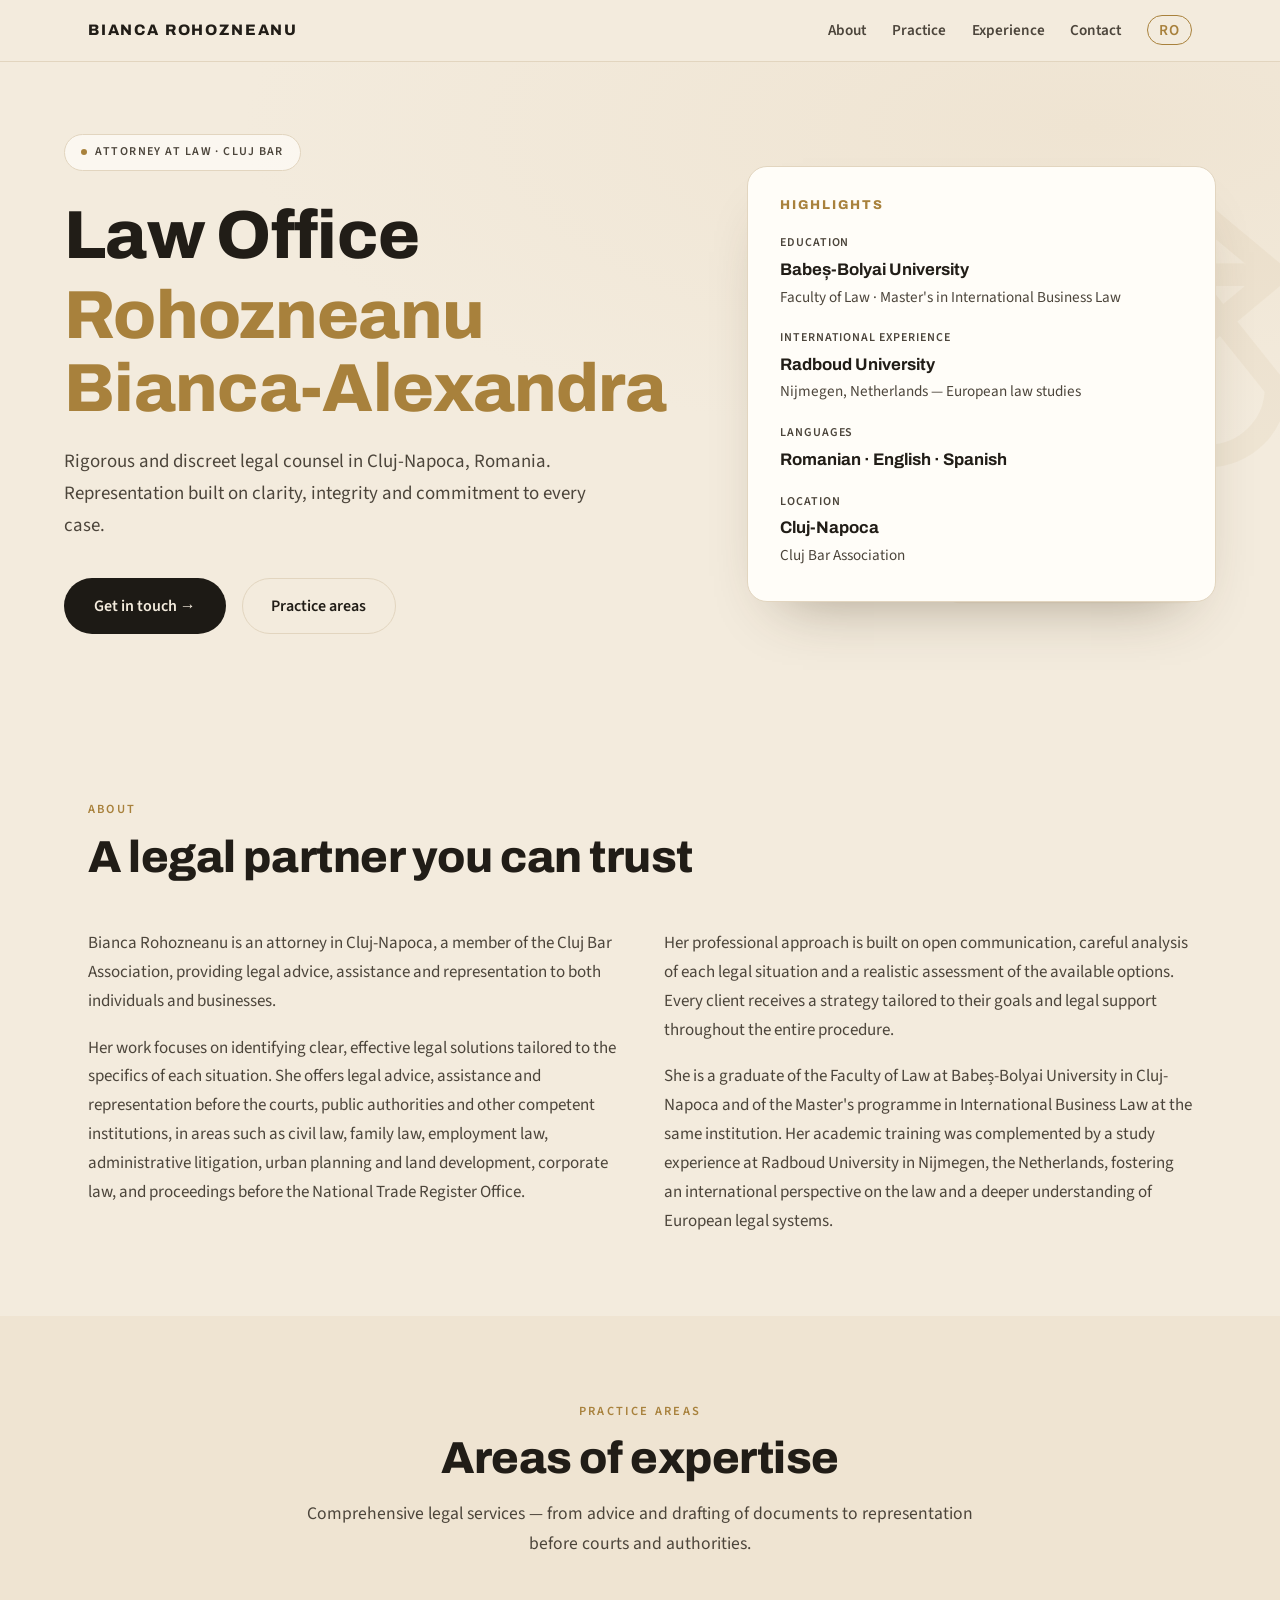
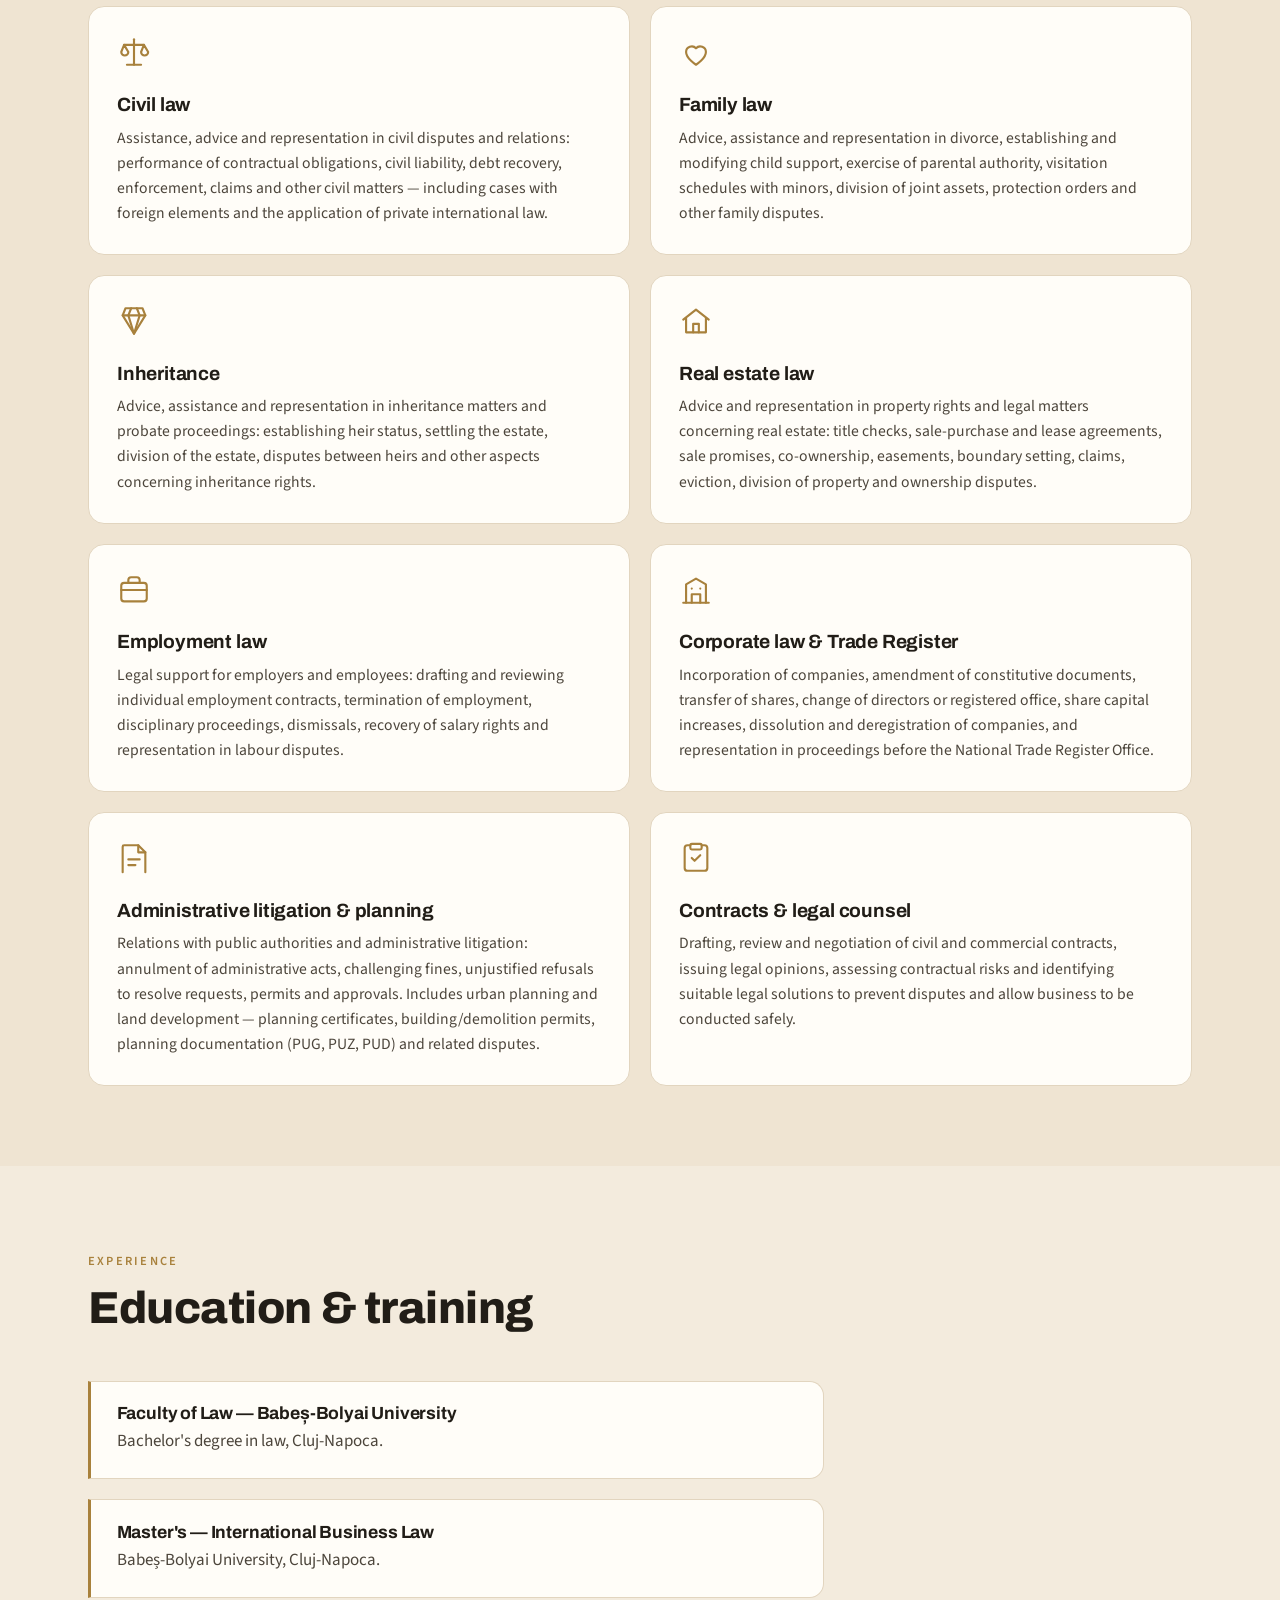
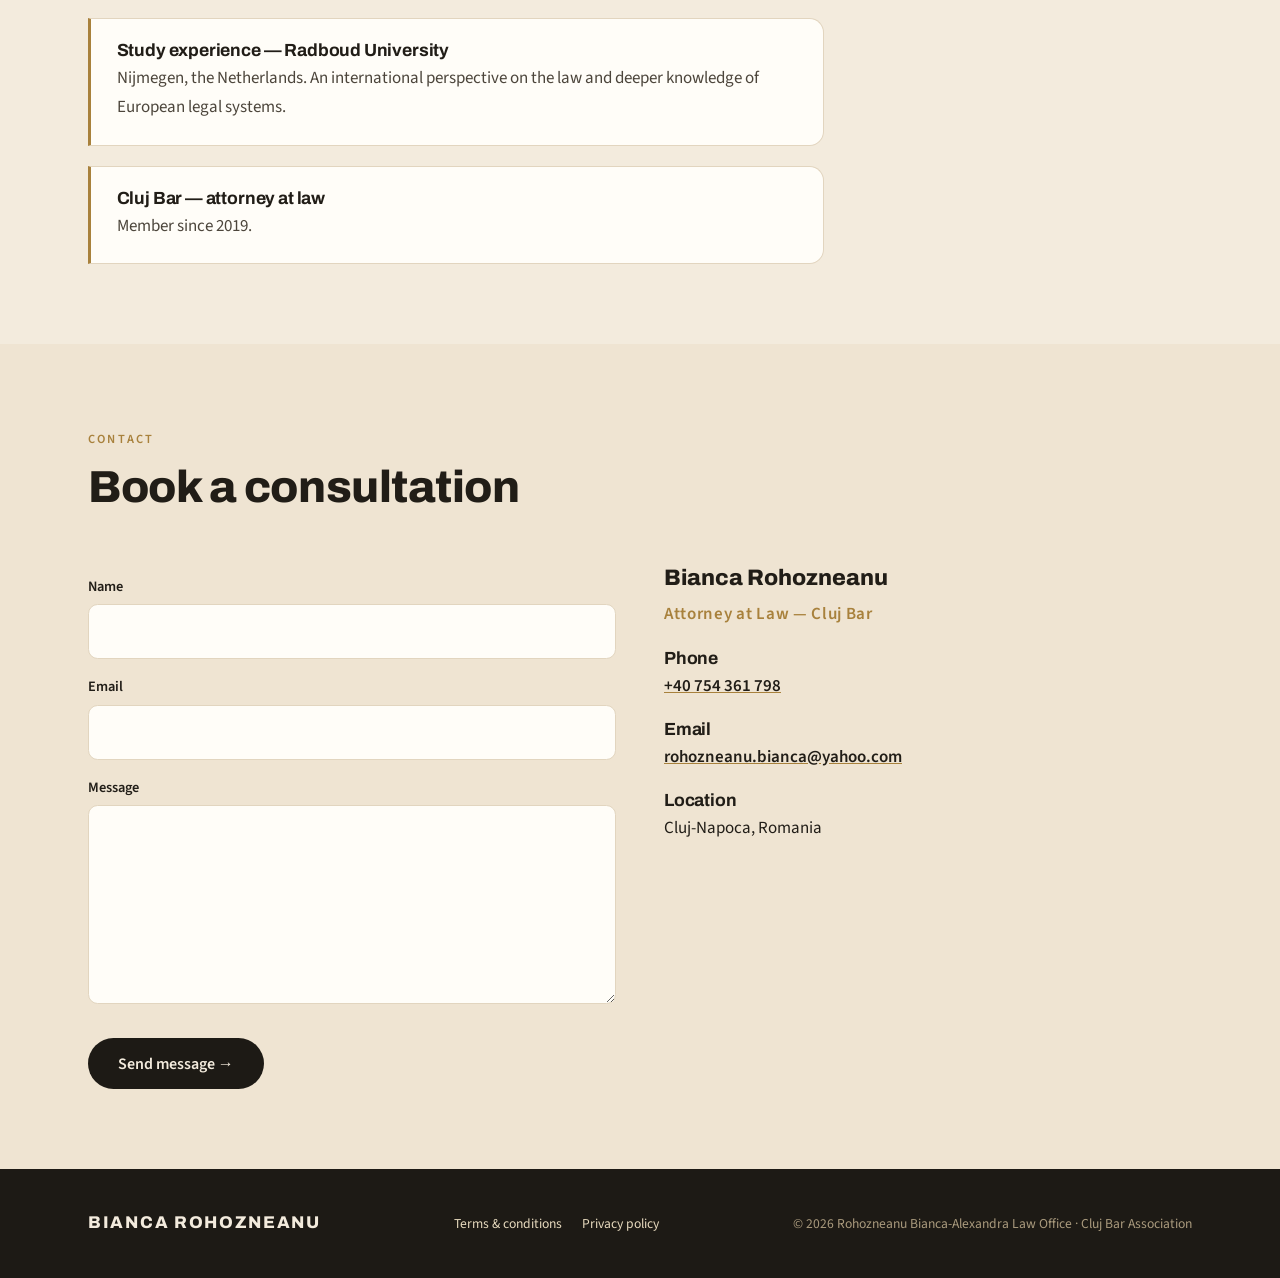
==== en/index.html @ f38a8ebb "legal: add terms & conditions page and footer links Co-Authored-By: Claude Fable 5 <noreply@anthropi" ====
<!DOCTYPE html>
<html lang="en">
<head>
  <meta charset="utf-8">
  <meta name="viewport" content="width=device-width, initial-scale=1">
  <title>Rohozneanu Bianca-Alexandra Law Office — Cluj-Napoca, Romania</title>
  <meta name="description" content="Law office in Cluj-Napoca, Romania. Legal advice, assistance and representation in civil law, family law, inheritance, real estate, employment, corporate law and administrative litigation.">
  <link rel="alternate" hreflang="ro" href="https://avocatbiancarohozneanu.netlify.app/">
  <link rel="alternate" hreflang="en" href="https://avocatbiancarohozneanu.netlify.app/en/">
  <link rel="alternate" hreflang="x-default" href="https://avocatbiancarohozneanu.netlify.app/">
  <link rel="icon" href="/favicon.svg" type="image/svg+xml">
  <link rel="stylesheet" href="../css/style.css">
</head>
<body>

<header class="site-header">
  <nav class="nav" aria-label="Main navigation">
    <a class="nav-brand" href="#top">Bianca Rohozneanu</a>
    <ul class="nav-links">
      <li><a href="#about">About</a></li>
      <li><a href="#practice">Practice</a></li>
      <li><a href="#experience">Experience</a></li>
      <li><a href="#contact">Contact</a></li>
      <li><a class="lang-switch" href="/" lang="ro" hreflang="ro">RO</a></li>
    </ul>
  </nav>
</header>

<main id="top">

  <section class="hero">
    <svg class="hero-scales" viewBox="0 0 24 24" fill="none" stroke="currentColor" stroke-width="1" stroke-linecap="round" stroke-linejoin="round" aria-hidden="true">
      <path d="M12 3v18"></path><path d="M7 21h10"></path><path d="M3 7h18"></path>
      <path d="M6 4.5 3 7l3 2.5"></path><path d="M18 4.5 21 7l-3 2.5"></path>
      <path d="M3 7l-2 5a3 3 0 0 0 6 0z"></path><path d="M17 7l-2 5a3 3 0 0 0 6 0z"></path>
    </svg>
    <div class="wrap hero-grid">
      <div>
        <span class="badge"><span class="dot"></span>Attorney at Law · Cluj Bar</span>
        <h1>Law Office<span class="accent">Rohozneanu Bianca-Alexandra</span></h1>
        <p class="lede">Rigorous and discreet legal counsel in Cluj-Napoca, Romania. Representation built on clarity, integrity and commitment to every case.</p>
        <div class="hero-actions">
          <a class="btn btn-primary" href="#contact">Get in touch →</a>
          <a class="btn btn-ghost" href="#practice">Practice areas</a>
        </div>
      </div>
      <aside class="hero-card" aria-label="Professional highlights">
        <h2>Highlights</h2>
        <dl>
          <div>
            <dt>Education</dt>
            <dd>Babeș-Bolyai University<span>Faculty of Law · Master's in International Business Law</span></dd>
          </div>
          <div>
            <dt>International experience</dt>
            <dd>Radboud University<span>Nijmegen, Netherlands — European law studies</span></dd>
          </div>
          <div>
            <dt>Languages</dt>
            <dd>Romanian · English · Spanish</dd>
          </div>
          <div>
            <dt>Location</dt>
            <dd>Cluj-Napoca<span>Cluj Bar Association</span></dd>
          </div>
        </dl>
      </aside>
    </div>
  </section>

  <section id="about" class="section">
    <div class="wrap">
      <div class="section-head">
        <span class="eyebrow">About</span>
        <h2 class="section-title">A legal partner you can trust</h2>
      </div>
      <div class="about">
        <div>
          <p>Bianca Rohozneanu is an attorney in Cluj-Napoca, a member of the Cluj Bar Association, providing legal advice, assistance and representation to both individuals and businesses.</p>
          <p>Her work focuses on identifying clear, effective legal solutions tailored to the specifics of each situation. She offers legal advice, assistance and representation before the courts, public authorities and other competent institutions, in areas such as civil law, family law, employment law, administrative litigation, urban planning and land development, corporate law, and proceedings before the National Trade Register Office.</p>
        </div>
        <div>
          <p>Her professional approach is built on open communication, careful analysis of each legal situation and a realistic assessment of the available options. Every client receives a strategy tailored to their goals and legal support throughout the entire procedure.</p>
          <p>She is a graduate of the Faculty of Law at Babeș-Bolyai University in Cluj-Napoca and of the Master's programme in International Business Law at the same institution. Her academic training was complemented by a study experience at Radboud University in Nijmegen, the Netherlands, fostering an international perspective on the law and a deeper understanding of European legal systems.</p>
        </div>
      </div>
    </div>
  </section>

  <section id="practice" class="section section-alt">
    <div class="wrap">
      <div class="section-head center">
        <span class="eyebrow">Practice areas</span>
        <h2 class="section-title">Areas of expertise</h2>
        <p class="section-intro">Comprehensive legal services — from advice and drafting of documents to representation before courts and authorities.</p>
      </div>
      <div class="cards">
        <article class="card">
          <svg class="card-icon" viewBox="0 0 24 24" width="34" height="34" fill="none" stroke="currentColor" stroke-width="1.5" stroke-linecap="round" stroke-linejoin="round" aria-hidden="true"><path d="M12 3v18"/><path d="M7 21h10"/><path d="M5 7h14"/><path d="M5 7l-2 5a2.5 2.5 0 0 0 5 0z"/><path d="M19 7l-2 5a2.5 2.5 0 0 0 5 0z"/></svg>
          <h3>Civil law</h3>
          <p>Assistance, advice and representation in civil disputes and relations: performance of contractual obligations, civil liability, debt recovery, enforcement, claims and other civil matters — including cases with foreign elements and the application of private international law.</p>
        </article>
        <article class="card">
          <svg class="card-icon" viewBox="0 0 24 24" width="34" height="34" fill="none" stroke="currentColor" stroke-width="1.5" stroke-linecap="round" stroke-linejoin="round" aria-hidden="true"><path d="M12 21s-7-4.4-7-9a4 4 0 0 1 7-2.6A4 4 0 0 1 19 12c0 4.6-7 9-7 9z"/></svg>
          <h3>Family law</h3>
          <p>Advice, assistance and representation in divorce, establishing and modifying child support, exercise of parental authority, visitation schedules with minors, division of joint assets, protection orders and other family disputes.</p>
        </article>
        <article class="card">
          <svg class="card-icon" viewBox="0 0 24 24" width="34" height="34" fill="none" stroke="currentColor" stroke-width="1.5" stroke-linecap="round" stroke-linejoin="round" aria-hidden="true"><path d="M6 3h12l2 5-8 13L4 8z"/><path d="M4 8h16"/><path d="M10 3 8 8l4 13 4-13-2-5"/></svg>
          <h3>Inheritance</h3>
          <p>Advice, assistance and representation in inheritance matters and probate proceedings: establishing heir status, settling the estate, division of the estate, disputes between heirs and other aspects concerning inheritance rights.</p>
        </article>
        <article class="card">
          <svg class="card-icon" viewBox="0 0 24 24" width="34" height="34" fill="none" stroke="currentColor" stroke-width="1.5" stroke-linecap="round" stroke-linejoin="round" aria-hidden="true"><path d="M3 11l9-7 9 7"/><path d="M5 10v10h14V10"/><path d="M10 20v-6h4v6"/></svg>
          <h3>Real estate law</h3>
          <p>Advice and representation in property rights and legal matters concerning real estate: title checks, sale-purchase and lease agreements, sale promises, co-ownership, easements, boundary setting, claims, eviction, division of property and ownership disputes.</p>
        </article>
        <article class="card">
          <svg class="card-icon" viewBox="0 0 24 24" width="34" height="34" fill="none" stroke="currentColor" stroke-width="1.5" stroke-linecap="round" stroke-linejoin="round" aria-hidden="true"><rect x="3" y="7" width="18" height="13" rx="2"/><path d="M8 7V5a2 2 0 0 1 2-2h4a2 2 0 0 1 2 2v2"/><path d="M3 12h18"/></svg>
          <h3>Employment law</h3>
          <p>Legal support for employers and employees: drafting and reviewing individual employment contracts, termination of employment, disciplinary proceedings, dismissals, recovery of salary rights and representation in labour disputes.</p>
        </article>
        <article class="card">
          <svg class="card-icon" viewBox="0 0 24 24" width="34" height="34" fill="none" stroke="currentColor" stroke-width="1.5" stroke-linecap="round" stroke-linejoin="round" aria-hidden="true"><path d="M3 21h18"/><path d="M5 21V8l7-4 7 4v13"/><path d="M9 21v-6h6v6"/><path d="M9 11h.01M15 11h.01"/></svg>
          <h3>Corporate law & Trade Register</h3>
          <p>Incorporation of companies, amendment of constitutive documents, transfer of shares, change of directors or registered office, share capital increases, dissolution and deregistration of companies, and representation in proceedings before the National Trade Register Office.</p>
        </article>
        <article class="card">
          <svg class="card-icon" viewBox="0 0 24 24" width="34" height="34" fill="none" stroke="currentColor" stroke-width="1.5" stroke-linecap="round" stroke-linejoin="round" aria-hidden="true"><path d="M4 22V4a1 1 0 0 1 1-1h10l5 5v14"/><path d="M15 3v5h5"/><path d="M8 13h8M8 17h5"/></svg>
          <h3>Administrative litigation & planning</h3>
          <p>Relations with public authorities and administrative litigation: annulment of administrative acts, challenging fines, unjustified refusals to resolve requests, permits and approvals. Includes urban planning and land development — planning certificates, building/demolition permits, planning documentation (PUG, PUZ, PUD) and related disputes.</p>
        </article>
        <article class="card">
          <svg class="card-icon" viewBox="0 0 24 24" width="34" height="34" fill="none" stroke="currentColor" stroke-width="1.5" stroke-linecap="round" stroke-linejoin="round" aria-hidden="true"><path d="M8 3H6a2 2 0 0 0-2 2v14a2 2 0 0 0 2 2h12a2 2 0 0 0 2-2V5a2 2 0 0 0-2-2h-2"/><rect x="8" y="2" width="8" height="4" rx="1"/><path d="M9 12l2 2 4-4"/></svg>
          <h3>Contracts & legal counsel</h3>
          <p>Drafting, review and negotiation of civil and commercial contracts, issuing legal opinions, assessing contractual risks and identifying suitable legal solutions to prevent disputes and allow business to be conducted safely.</p>
        </article>
      </div>
    </div>
  </section>

  <section id="experience" class="section">
    <div class="wrap">
      <div class="section-head">
        <span class="eyebrow">Experience</span>
        <h2 class="section-title">Education & training</h2>
      </div>
      <div class="timeline">
        <div class="tl-item">
          <h3>Faculty of Law — Babeș-Bolyai University</h3>
          <p>Bachelor's degree in law, Cluj-Napoca.</p>
        </div>
        <div class="tl-item">
          <h3>Master's — International Business Law</h3>
          <p>Babeș-Bolyai University, Cluj-Napoca.</p>
        </div>
        <div class="tl-item">
          <h3>Study experience — Radboud University</h3>
          <p>Nijmegen, the Netherlands. An international perspective on the law and deeper knowledge of European legal systems.</p>
        </div>
        <div class="tl-item">
          <h3>Cluj Bar — attorney at law</h3>
          <p>Member since 2019.</p>
        </div>
      </div>
    </div>
  </section>

  <section id="contact" class="section section-alt">
    <div class="wrap">
      <div class="section-head">
        <span class="eyebrow">Contact</span>
        <h2 class="section-title">Book a consultation</h2>
      </div>
      <div class="contact">
        <form class="contact-form" name="contact" method="POST" action="/en/thank-you.html" data-netlify="true" netlify-honeypot="bot-field">
          <input type="hidden" name="form-name" value="contact">
          <p class="hidden"><label>Do not fill in: <input name="bot-field"></label></p>
          <label for="nume">Name</label>
          <input id="nume" name="nume" type="text" required autocomplete="name">
          <label for="email">Email</label>
          <input id="email" name="email" type="email" required autocomplete="email">
          <label for="mesaj">Message</label>
          <textarea id="mesaj" name="mesaj" rows="6" required></textarea>
          <button class="btn btn-primary" type="submit">Send message →</button>
        </form>
        <div class="contact-info">
          <p class="name">Bianca Rohozneanu</p>
          <p class="role">Attorney at Law — Cluj Bar</p>
          <h3>Phone</h3>
          <p><a href="tel:+40754361798">+40 754 361 798</a></p>
          <h3>Email</h3>
          <p><a href="mailto:rohozneanu.bianca@yahoo.com">rohozneanu.bianca@yahoo.com</a></p>
          <h3>Location</h3>
          <p>Cluj-Napoca, Romania</p>
        </div>
      </div>
    </div>
  </section>

</main>

<footer class="site-footer">
  <div class="wrap">
    <span class="foot-brand">Bianca Rohozneanu</span>
    <div class="foot-links">
      <a href="/termeni.html">Terms &amp; conditions</a>
      <a href="/confidentialitate.html">Privacy policy</a>
    </div>
    <small>© 2026 Rohozneanu Bianca-Alexandra Law Office · Cluj Bar Association</small>
  </div>
</footer>

</body>
</html>
---- css/style.css ----
/* Cabinet de Avocat Rohozneanu Bianca-Alexandra — shared stylesheet (RO + EN)
   Warm palette: cream/sand + gold + charcoal. */

/* ---- Fonts (served locally) ---- */
@font-face {
  font-family: "Archivo";
  font-weight: 700;
  font-style: normal;
  font-display: swap;
  src: url("../fonts/archivo-700-latin.woff2") format("woff2");
  unicode-range: U+0000-00FF, U+2013-2014, U+2018-201A, U+201C-201E, U+2022, U+2192;
}
@font-face {
  font-family: "Archivo";
  font-weight: 700;
  font-style: normal;
  font-display: swap;
  src: url("../fonts/archivo-700-latin-ext.woff2") format("woff2");
  unicode-range: U+0100-02BA, U+1E00-1EFF, U+0218-021B;
}
@font-face {
  font-family: "Archivo";
  font-weight: 800;
  font-style: normal;
  font-display: swap;
  src: url("../fonts/archivo-800-latin.woff2") format("woff2");
  unicode-range: U+0000-00FF, U+2013-2014, U+2018-201A, U+201C-201E, U+2022, U+2192;
}
@font-face {
  font-family: "Archivo";
  font-weight: 800;
  font-style: normal;
  font-display: swap;
  src: url("../fonts/archivo-800-latin-ext.woff2") format("woff2");
  unicode-range: U+0100-02BA, U+1E00-1EFF, U+0218-021B;
}
@font-face {
  font-family: "Source Sans 3";
  font-weight: 400;
  font-display: swap;
  src: url("../fonts/source-sans-3-400-latin.woff2") format("woff2");
  unicode-range: U+0000-00FF, U+2013-2014, U+2018-201A, U+201C-201E;
}
@font-face {
  font-family: "Source Sans 3";
  font-weight: 400;
  font-display: swap;
  src: url("../fonts/source-sans-3-400-latin-ext.woff2") format("woff2");
  unicode-range: U+0100-02BA, U+1E00-1EFF, U+0218-021B;
}
@font-face {
  font-family: "Source Sans 3";
  font-weight: 600;
  font-display: swap;
  src: url("../fonts/source-sans-3-600-latin.woff2") format("woff2");
  unicode-range: U+0000-00FF, U+2013-2014, U+2018-201A, U+201C-201E;
}
@font-face {
  font-family: "Source Sans 3";
  font-weight: 600;
  font-display: swap;
  src: url("../fonts/source-sans-3-600-latin-ext.woff2") format("woff2");
  unicode-range: U+0100-02BA, U+1E00-1EFF, U+0218-021B;
}

/* ---- Tokens ---- */
:root {
  --sand: #f3ebdd;
  --sand-2: #efe4d2;
  --ivory: #fffdf8;
  --ink: #211d17;
  --ink-soft: #4c453b;
  --charcoal: #1d1a15;
  --gold: #a8813c;
  --gold-light: #c4a05a;
  --line: #e2d5bf;
  --display: "Archivo", "Helvetica Neue", Arial, sans-serif;
  --sans: "Source Sans 3", "Helvetica Neue", Arial, sans-serif;
}

* { margin: 0; padding: 0; box-sizing: border-box; }
html { scroll-behavior: smooth; }
body {
  font-family: var(--sans);
  font-size: 1.0625rem;
  line-height: 1.7;
  color: var(--ink);
  background: var(--sand);
}
h1, h2, h3, h4 { font-family: var(--display); font-weight: 800; line-height: 1.08; color: var(--ink); letter-spacing: -0.01em; }
img { max-width: 100%; display: block; }
a { color: var(--ink); text-decoration-color: var(--gold); }
.hidden { display: none; }

.wrap { max-width: 72rem; margin: 0 auto; padding: 0 1.5rem; }

/* Eyebrow / label */
.eyebrow {
  font-family: var(--sans);
  font-weight: 600;
  font-size: 0.78rem;
  letter-spacing: 0.18em;
  text-transform: uppercase;
  color: var(--gold);
}

/* ---- Header / nav ---- */
.site-header {
  position: sticky;
  top: 0;
  z-index: 20;
  background: rgba(243, 235, 221, 0.88);
  backdrop-filter: saturate(1.2) blur(8px);
  border-bottom: 1px solid var(--line);
}
.nav {
  display: flex;
  align-items: center;
  justify-content: space-between;
  gap: 1rem;
  padding: 1rem 1.5rem;
  max-width: 72rem;
  margin: 0 auto;
  flex-wrap: wrap;
}
.nav-brand {
  font-family: var(--display);
  font-weight: 800;
  font-size: 0.95rem;
  letter-spacing: 0.12em;
  text-transform: uppercase;
  color: var(--ink);
  text-decoration: none;
  white-space: nowrap;
}
.nav-links {
  list-style: none;
  display: flex;
  align-items: center;
  gap: 1.6rem;
  flex-wrap: wrap;
}
.nav-links a {
  color: var(--ink-soft);
  text-decoration: none;
  font-size: 0.95rem;
  font-weight: 600;
}
.nav-links a:hover { color: var(--gold); }
.lang-switch {
  border: 1px solid var(--gold);
  border-radius: 999px;
  padding: 0.2rem 0.7rem;
  font-size: 0.8rem;
  letter-spacing: 0.06em;
  color: var(--gold) !important;
}

/* ---- Buttons ---- */
.btn {
  display: inline-flex;
  align-items: center;
  gap: 0.5rem;
  font-family: var(--sans);
  font-weight: 600;
  font-size: 1rem;
  text-decoration: none;
  padding: 0.85rem 1.8rem;
  border-radius: 999px;
  border: 1px solid transparent;
  cursor: pointer;
  transition: transform 0.12s ease, background 0.15s ease;
}
.btn:hover { transform: translateY(-1px); }
.btn-primary { background: var(--charcoal); color: var(--sand); }
.btn-primary:hover { background: #000; }
.btn-ghost { background: transparent; color: var(--ink); border-color: var(--line); }
.btn-ghost:hover { border-color: var(--gold); color: var(--gold); }

/* ---- Hero ---- */
.hero {
  position: relative;
  overflow: hidden;
  background: radial-gradient(120% 90% at 85% 10%, var(--sand-2) 0%, var(--sand) 55%);
}
.hero-scales {
  position: absolute;
  right: -4rem;
  top: 50%;
  transform: translateY(-50%);
  width: 34rem;
  max-width: 55%;
  color: var(--gold);
  opacity: 0.06;
  pointer-events: none;
}
.hero-grid {
  position: relative;
  display: grid;
  grid-template-columns: 1.15fr 0.85fr;
  gap: 3rem;
  align-items: center;
  padding: 4.5rem 0 5rem;
}
.badge {
  display: inline-flex;
  align-items: center;
  gap: 0.5rem;
  background: rgba(255, 253, 248, 0.7);
  border: 1px solid var(--line);
  border-radius: 999px;
  padding: 0.45rem 1rem;
  font-family: var(--sans);
  font-weight: 600;
  font-size: 0.75rem;
  letter-spacing: 0.12em;
  text-transform: uppercase;
  color: var(--ink-soft);
  margin-bottom: 1.75rem;
}
.badge .dot { width: 0.4rem; height: 0.4rem; border-radius: 50%; background: var(--gold); }
.hero h1 { font-size: clamp(2.5rem, 6vw, 4.25rem); margin-bottom: 1.25rem; }
.hero h1 .accent {
  display: block;
  font-family: var(--display);
  font-weight: 800;
  color: var(--gold);
  letter-spacing: -0.01em;
  margin-top: 0.1em;
}
.hero .lede {
  font-size: 1.18rem;
  color: var(--ink-soft);
  max-width: 34rem;
  margin-bottom: 2.25rem;
}
.hero-actions { display: flex; flex-wrap: wrap; gap: 1rem; }

/* Hero info card (replaces testimonials) */
.hero-card {
  background: var(--ivory);
  border: 1px solid var(--line);
  border-radius: 1.25rem;
  padding: 2rem;
  box-shadow: 0 30px 60px -35px rgba(60, 45, 20, 0.45);
}
.hero-card h2 {
  font-size: 0.8rem;
  letter-spacing: 0.16em;
  text-transform: uppercase;
  color: var(--gold);
  margin-bottom: 1.25rem;
}
.hero-card dl { display: grid; gap: 1.1rem; }
.hero-card dt {
  font-family: var(--sans);
  font-weight: 600;
  font-size: 0.75rem;
  letter-spacing: 0.08em;
  text-transform: uppercase;
  color: var(--ink-soft);
  margin-bottom: 0.15rem;
}
.hero-card dd { font-family: var(--display); font-weight: 700; font-size: 1.05rem; color: var(--ink); }
.hero-card dd span { display: block; font-family: var(--sans); font-weight: 400; font-size: 0.95rem; color: var(--ink-soft); }

/* ---- Sections ---- */
.section { padding: 5rem 0; }
.section-alt { background: var(--sand-2); }
.section-head { max-width: 42rem; margin-bottom: 3rem; }
.section-head.center { margin-left: auto; margin-right: auto; text-align: center; }
.section-title { font-size: clamp(1.9rem, 4vw, 2.8rem); margin: 0.6rem 0 0; }
.section-intro { color: var(--ink-soft); margin-top: 1rem; font-size: 1.1rem; }

/* About */
.about { display: grid; grid-template-columns: 1fr 1fr; gap: 3rem; align-items: start; }
.about p + p { margin-top: 1.1rem; }
.about p { color: var(--ink-soft); }
.portrait {
  width: 100%;
  border-radius: 1.25rem;
  border: 1px solid var(--line);
  background: var(--ivory);
}

/* Practice-area cards */
.cards { display: grid; grid-template-columns: repeat(2, 1fr); gap: 1.25rem; }
.card {
  background: var(--ivory);
  border: 1px solid var(--line);
  border-radius: 1rem;
  padding: 1.75rem;
  transition: transform 0.15s ease, box-shadow 0.2s ease, border-color 0.2s ease;
}
.card:hover {
  transform: translateY(-3px);
  box-shadow: 0 24px 45px -30px rgba(60, 45, 20, 0.5);
  border-color: var(--gold-light);
}
.card-icon { color: var(--gold); margin-bottom: 1rem; }
.card h3 { font-family: var(--display); font-weight: 700; font-size: 1.2rem; margin-bottom: 0.6rem; }
.card p { color: var(--ink-soft); font-size: 0.98rem; line-height: 1.6; }

/* Experience / timeline */
.timeline { display: grid; gap: 1.25rem; max-width: 46rem; }
.tl-item {
  background: var(--ivory);
  border: 1px solid var(--line);
  border-left: 3px solid var(--gold);
  border-radius: 0 0.9rem 0.9rem 0;
  padding: 1.4rem 1.6rem;
}
.tl-item h3 { font-family: var(--display); font-weight: 700; font-size: 1.1rem; margin-bottom: 0.25rem; }
.tl-item p { color: var(--ink-soft); }

/* Contact */
.contact { display: grid; grid-template-columns: 1fr 1fr; gap: 3rem; align-items: start; }
.contact-info h3 { font-family: var(--display); font-weight: 700; font-size: 1.1rem; margin: 1.25rem 0 0.2rem; }
.contact-info .name { font-family: var(--display); font-weight: 800; font-size: 1.4rem; margin-bottom: 0.2rem; }
.contact-info .role { color: var(--gold); font-weight: 600; letter-spacing: 0.04em; margin-bottom: 1rem; }
.contact-info a { color: var(--ink); font-weight: 600; }
.contact-form label {
  display: block;
  font-weight: 600;
  font-size: 0.9rem;
  margin: 1rem 0 0.3rem;
  color: var(--ink);
}
.contact-form input,
.contact-form textarea {
  width: 100%;
  padding: 0.75rem 0.9rem;
  border: 1px solid var(--line);
  border-radius: 0.6rem;
  font: inherit;
  background: var(--ivory);
  color: var(--ink);
}
.contact-form input:focus,
.contact-form textarea:focus { outline: 2px solid var(--gold); border-color: var(--gold); }
.contact-form .btn { margin-top: 1.5rem; }

/* Footer */
.site-footer {
  background: var(--charcoal);
  color: #cdbfa0;
  padding: 2.5rem 0;
}
.site-footer .wrap { display: flex; flex-wrap: wrap; justify-content: space-between; gap: 1rem; align-items: center; }
.site-footer a { color: #e6d9bd; }
.site-footer .foot-brand { font-family: var(--display); font-weight: 800; letter-spacing: 0.1em; text-transform: uppercase; color: var(--sand); }
.site-footer small { color: #a99a7d; font-size: 0.85rem; }

/* Simple pages (thank-you) */
.simple-hero { padding: 6rem 0; text-align: center; }
.simple-hero h1 { font-size: clamp(2.2rem, 5vw, 3.2rem); margin-bottom: 1rem; }
.simple-hero p { color: var(--ink-soft); font-size: 1.15rem; max-width: 34rem; margin: 0 auto 2rem; }

/* Legal / document pages */
.legal { max-width: 48rem; margin: 0 auto; padding: 4rem 0; }
.legal h1 { font-size: clamp(1.9rem, 4vw, 2.6rem); margin-bottom: 0.4rem; }
.legal .updated { color: var(--ink-soft); font-size: 0.95rem; margin-bottom: 2.5rem; }
.legal h2 { font-size: 1.2rem; margin: 2.25rem 0 0.6rem; }
.legal p { color: var(--ink-soft); margin-bottom: 0.8rem; }
.legal ul { margin: 0 0 1rem 1.35rem; color: var(--ink-soft); }
.legal li { margin-bottom: 0.35rem; }
.legal a { color: var(--ink); font-weight: 600; }
.legal .back { display: inline-block; margin-top: 2.5rem; }

/* Footer legal link */
.site-footer .foot-links { display: flex; gap: 1.25rem; flex-wrap: wrap; }
.site-footer .foot-links a { text-decoration: none; font-size: 0.85rem; }
.site-footer .foot-links a:hover { color: var(--sand); }

/* ---- Responsive ---- */
@media (max-width: 60rem) {
  .hero-grid { grid-template-columns: 1fr; gap: 2.5rem; padding: 3.5rem 0 4rem; }
  .about { grid-template-columns: 1fr; }
  .contact { grid-template-columns: 1fr; }
}
@media (max-width: 44rem) {
  .nav { justify-content: center; }
  .cards { grid-template-columns: 1fr; }
  .hero h1 { font-size: clamp(2.1rem, 9vw, 3rem); }
}
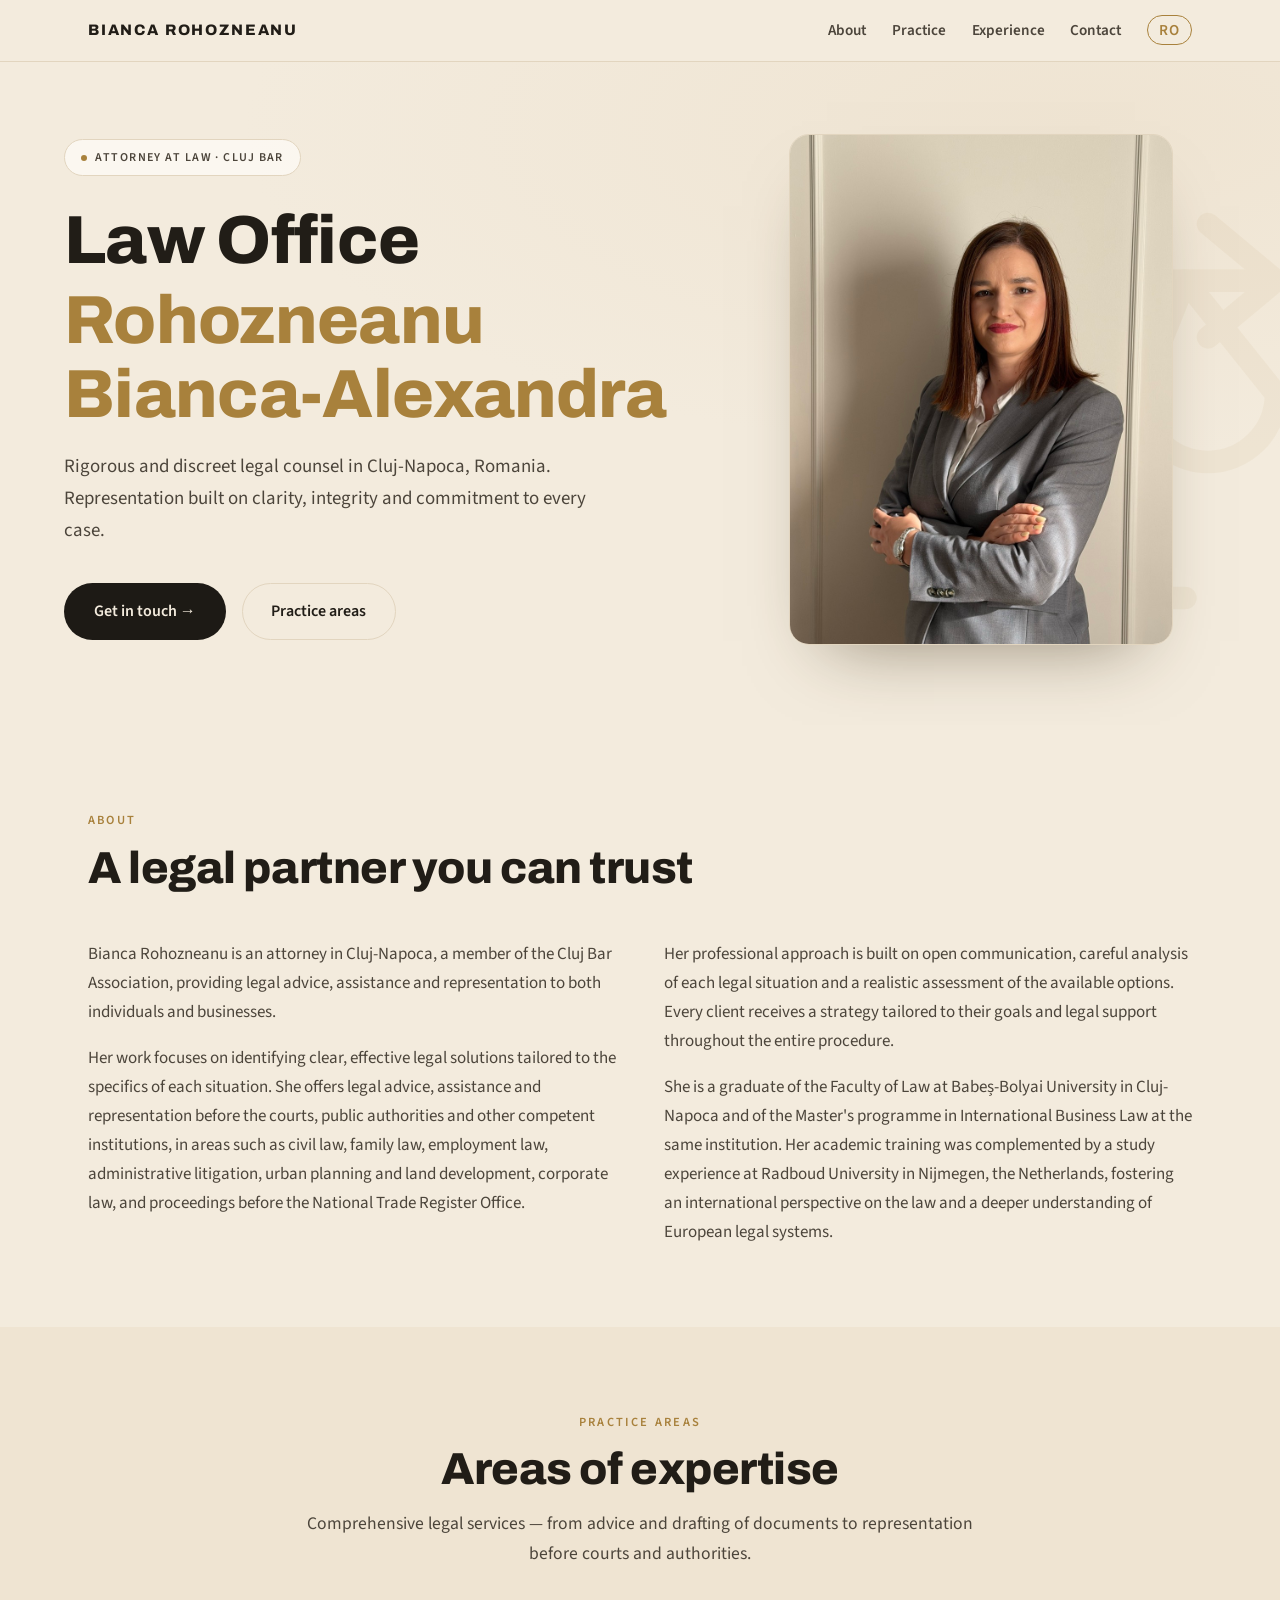
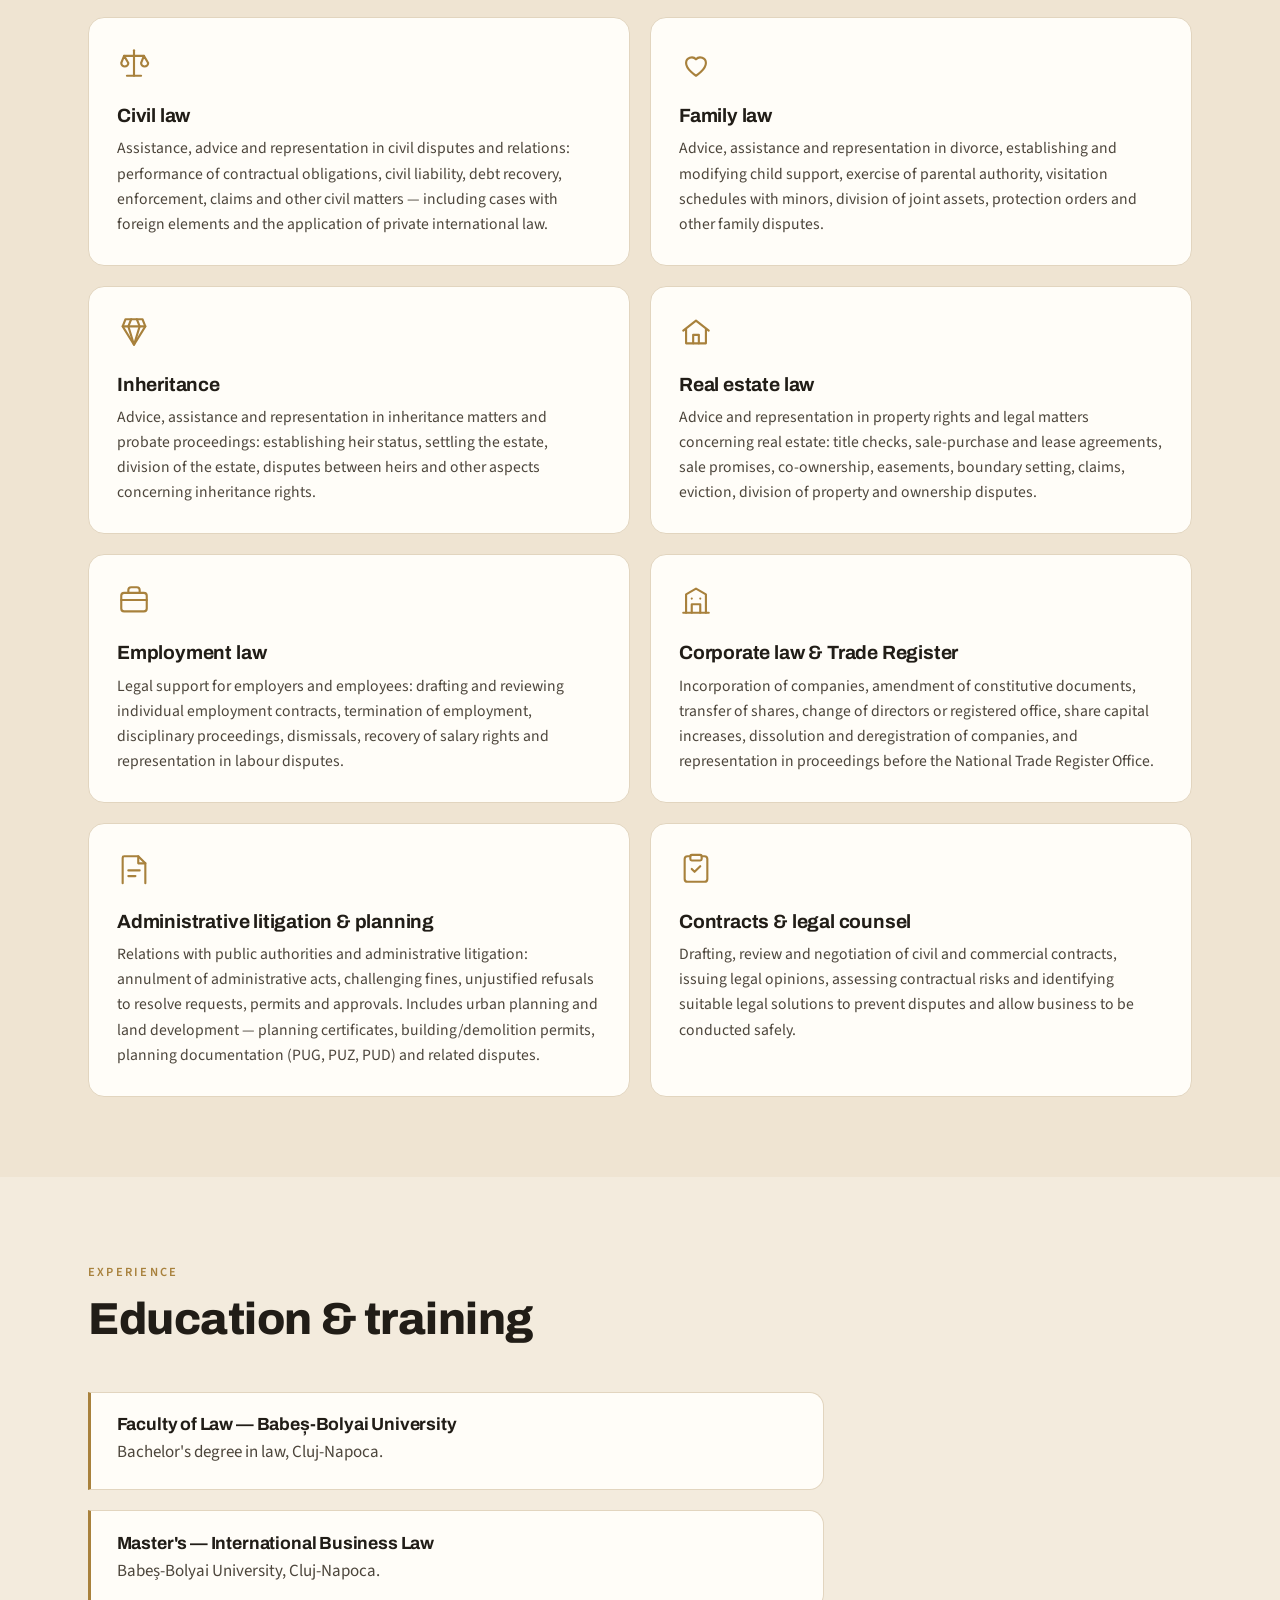
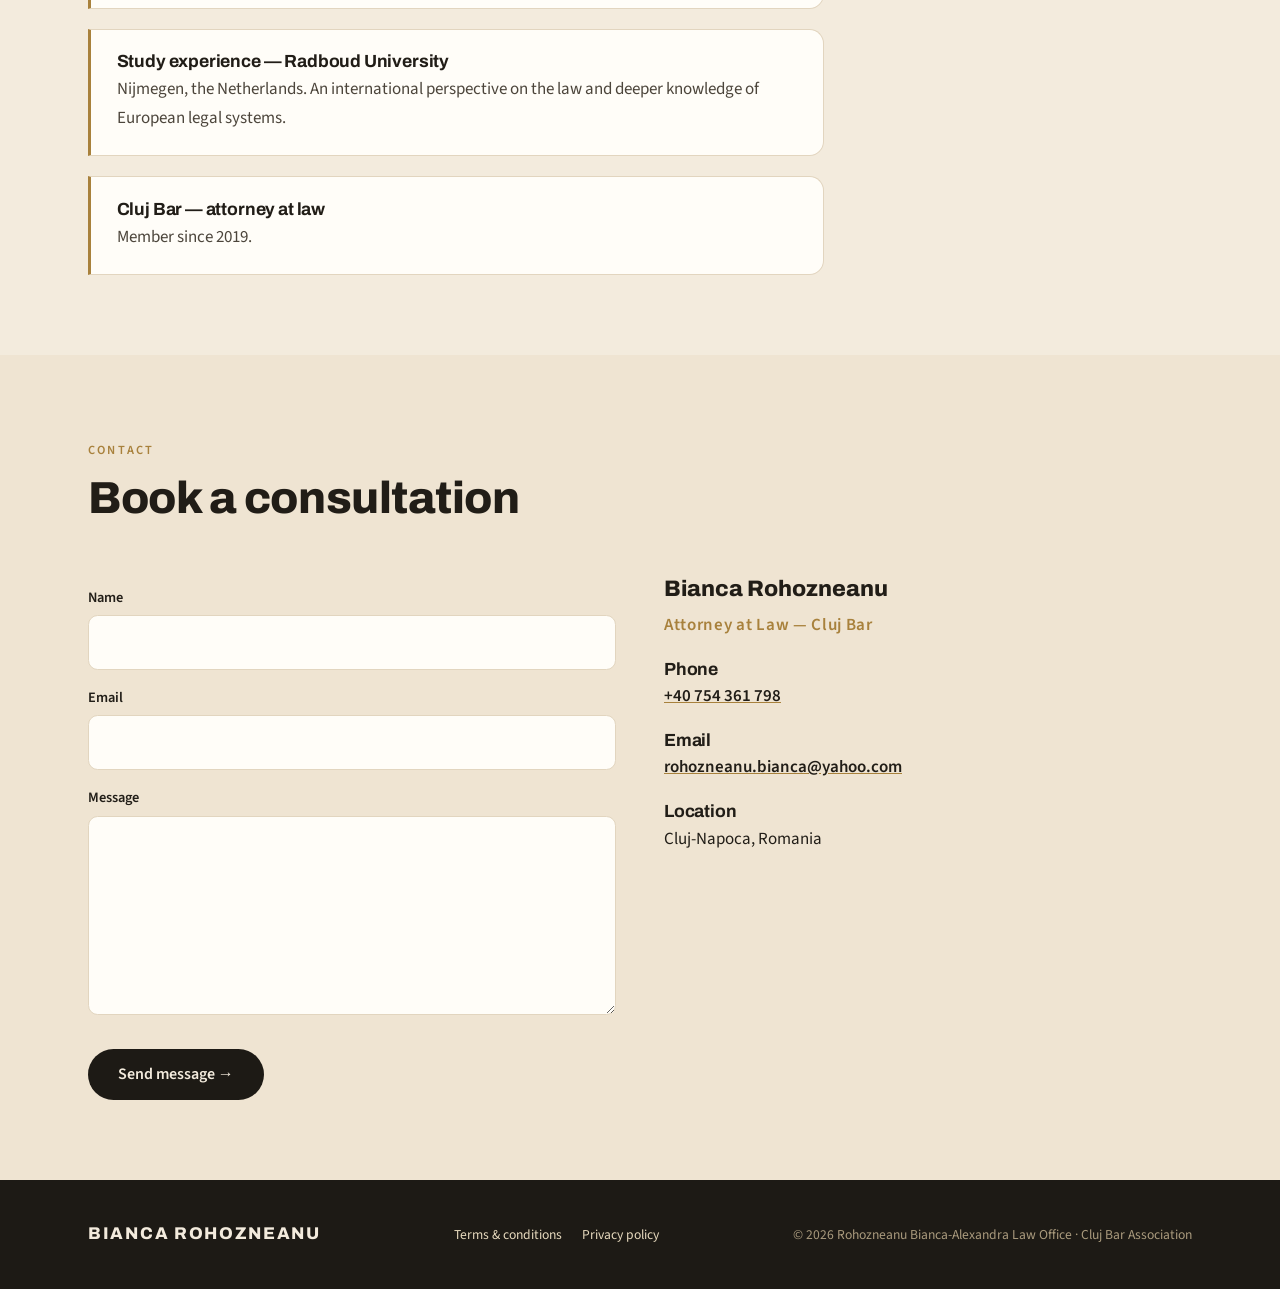
==== commit ca1c46ac: "content: add Bianca's professional photo to hero (replaces info card) Co-Authored-By: Claude Fable 5" ====
--- a/en/index.html
+++ b/en/index.html
@@ -5,9 +5,9 @@
   <meta name="viewport" content="width=device-width, initial-scale=1">
   <title>Rohozneanu Bianca-Alexandra Law Office — Cluj-Napoca, Romania</title>
   <meta name="description" content="Law office in Cluj-Napoca, Romania. Legal advice, assistance and representation in civil law, family law, inheritance, real estate, employment, corporate law and administrative litigation.">
-  <link rel="alternate" hreflang="ro" href="https://avocatbiancarohozneanu.netlify.app/">
-  <link rel="alternate" hreflang="en" href="https://avocatbiancarohozneanu.netlify.app/en/">
-  <link rel="alternate" hreflang="x-default" href="https://avocatbiancarohozneanu.netlify.app/">
+  <link rel="alternate" hreflang="ro" href="https://biancarohozneanu.ro/">
+  <link rel="alternate" hreflang="en" href="https://biancarohozneanu.ro/en/">
+  <link rel="alternate" hreflang="x-default" href="https://biancarohozneanu.ro/">
   <link rel="icon" href="/favicon.svg" type="image/svg+xml">
   <link rel="stylesheet" href="../css/style.css">
 </head>
@@ -44,27 +44,9 @@
           <a class="btn btn-ghost" href="#practice">Practice areas</a>
         </div>
       </div>
-      <aside class="hero-card" aria-label="Professional highlights">
-        <h2>Highlights</h2>
-        <dl>
-          <div>
-            <dt>Education</dt>
-            <dd>Babeș-Bolyai University<span>Faculty of Law · Master's in International Business Law</span></dd>
-          </div>
-          <div>
-            <dt>International experience</dt>
-            <dd>Radboud University<span>Nijmegen, Netherlands — European law studies</span></dd>
-          </div>
-          <div>
-            <dt>Languages</dt>
-            <dd>Romanian · English · Spanish</dd>
-          </div>
-          <div>
-            <dt>Location</dt>
-            <dd>Cluj-Napoca<span>Cluj Bar Association</span></dd>
-          </div>
-        </dl>
-      </aside>
+      <div class="hero-photo-wrap">
+        <img class="hero-photo" src="../img/bianca.jpg" alt="Bianca Rohozneanu, attorney at law, Cluj-Napoca" width="900" height="1200">
+      </div>
     </div>
   </section>
 
@@ -204,8 +186,8 @@
   <div class="wrap">
     <span class="foot-brand">Bianca Rohozneanu</span>
     <div class="foot-links">
-      <a href="/termeni.html">Terms &amp; conditions</a>
-      <a href="/confidentialitate.html">Privacy policy</a>
+      <a href="/en/terms.html">Terms &amp; conditions</a>
+      <a href="/en/privacy.html">Privacy policy</a>
     </div>
     <small>© 2026 Rohozneanu Bianca-Alexandra Law Office · Cluj Bar Association</small>
   </div>
--- a/css/style.css
+++ b/css/style.css
@@ -236,33 +236,17 @@
 }
 .hero-actions { display: flex; flex-wrap: wrap; gap: 1rem; }
 
-/* Hero info card (replaces testimonials) */
-.hero-card {
-  background: var(--ivory);
-  border: 1px solid var(--line);
+/* Hero photo (replaces testimonials / info card) */
+.hero-photo-wrap { display: flex; justify-content: center; }
+.hero-photo {
+  width: 100%;
+  max-width: 24rem;
+  height: auto;
   border-radius: 1.25rem;
-  padding: 2rem;
-  box-shadow: 0 30px 60px -35px rgba(60, 45, 20, 0.45);
-}
-.hero-card h2 {
-  font-size: 0.8rem;
-  letter-spacing: 0.16em;
-  text-transform: uppercase;
-  color: var(--gold);
-  margin-bottom: 1.25rem;
-}
-.hero-card dl { display: grid; gap: 1.1rem; }
-.hero-card dt {
-  font-family: var(--sans);
-  font-weight: 600;
-  font-size: 0.75rem;
-  letter-spacing: 0.08em;
-  text-transform: uppercase;
-  color: var(--ink-soft);
-  margin-bottom: 0.15rem;
-}
-.hero-card dd { font-family: var(--display); font-weight: 700; font-size: 1.05rem; color: var(--ink); }
-.hero-card dd span { display: block; font-family: var(--sans); font-weight: 400; font-size: 0.95rem; color: var(--ink-soft); }
+  border: 1px solid var(--line);
+  box-shadow: 0 34px 70px -38px rgba(60, 45, 20, 0.55);
+  object-fit: cover;
+}
 
 /* ---- Sections ---- */
 .section { padding: 5rem 0; }
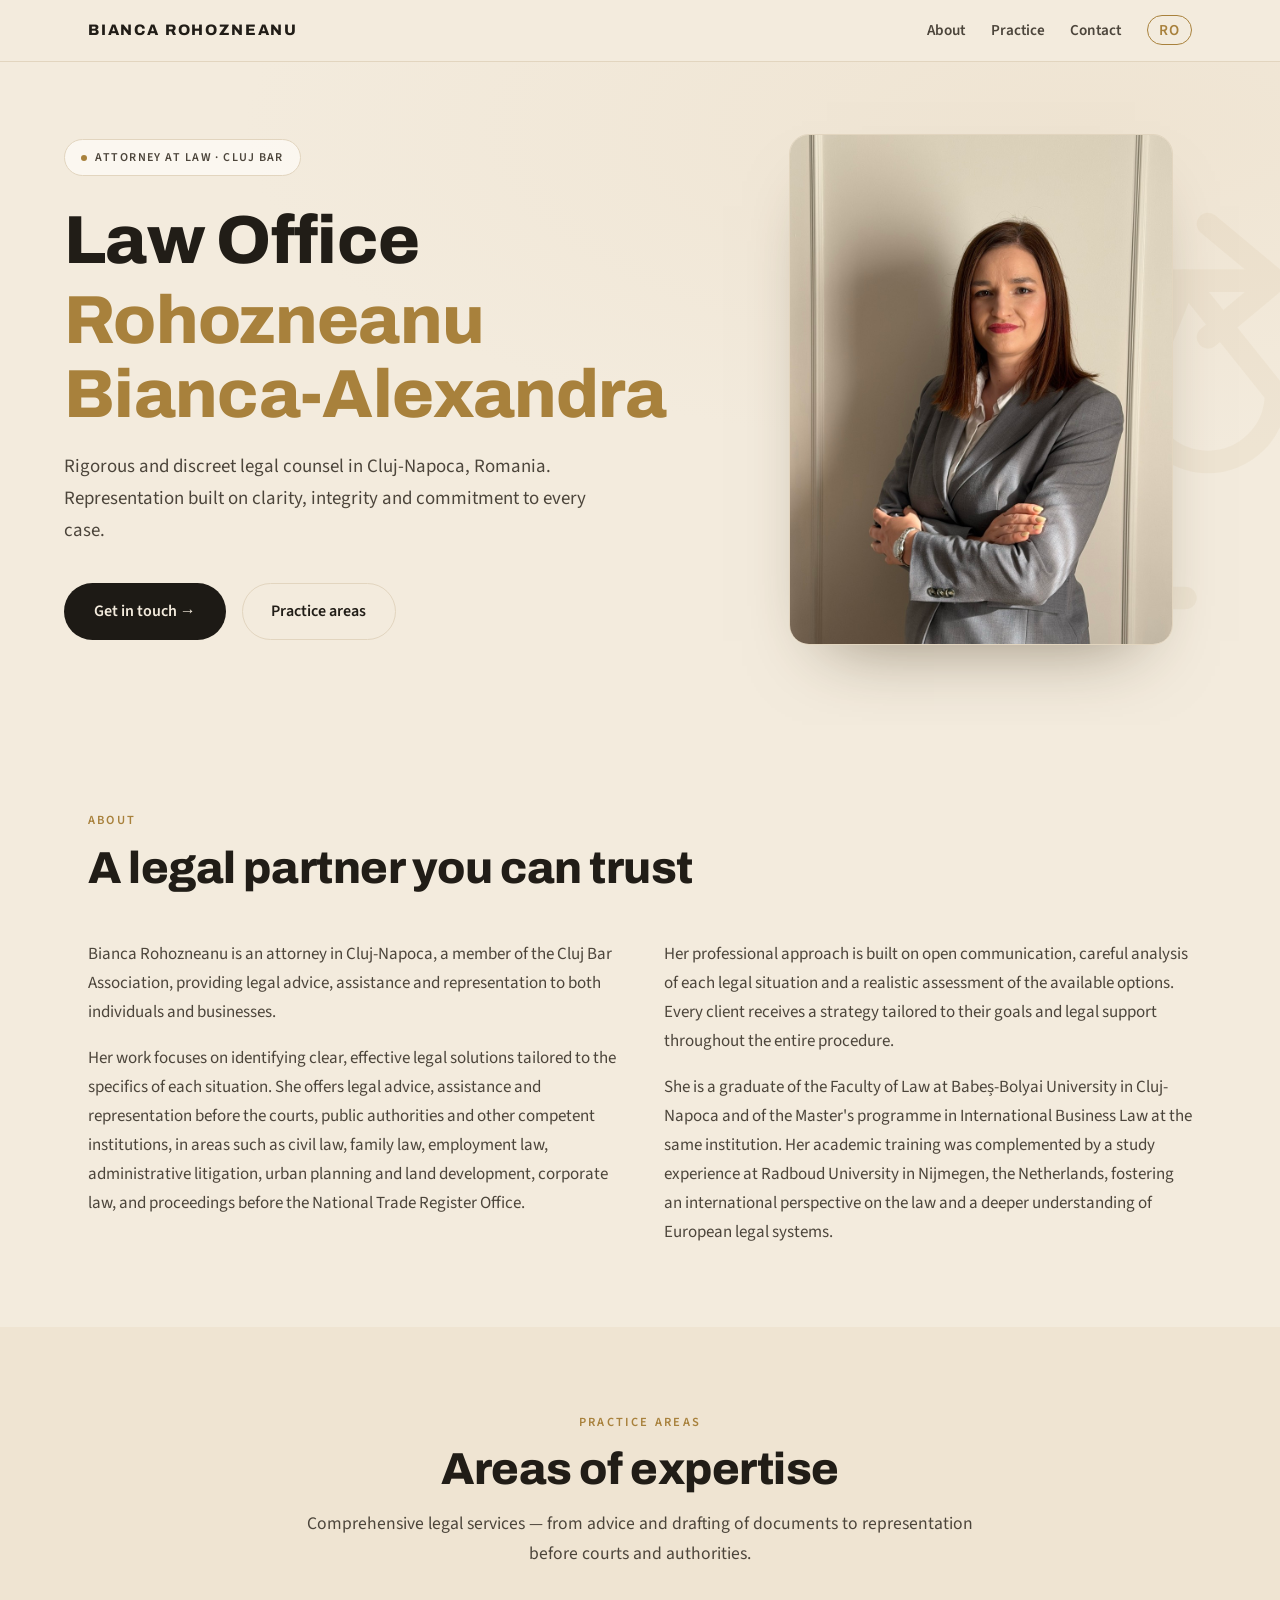
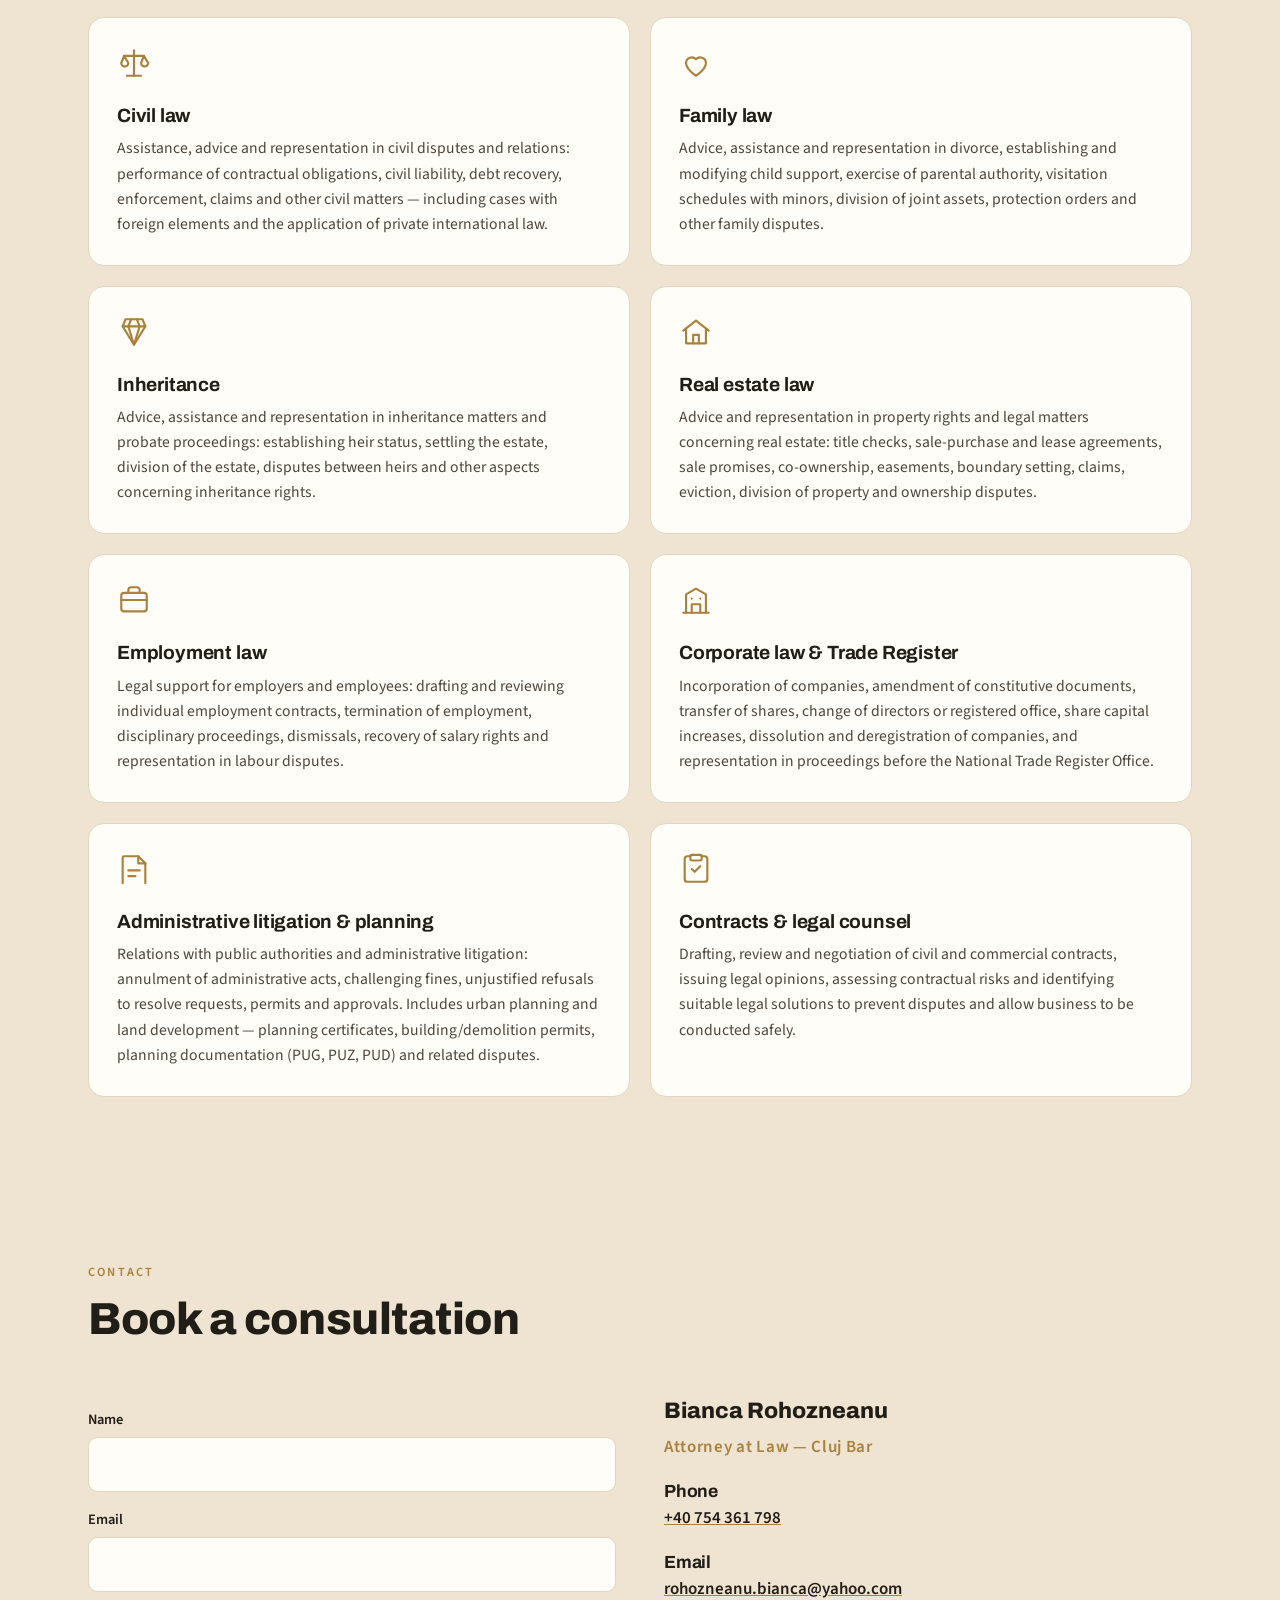
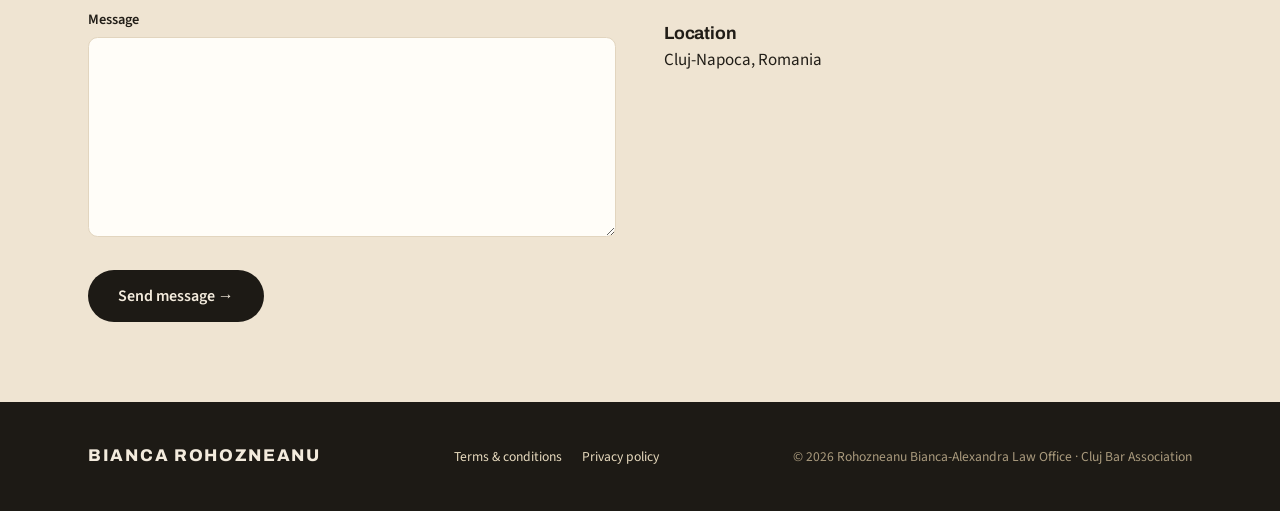
==== commit 2c2c53f1: "content: remove Experience (education) section and nav links Co-Authored-By: Claude Fable 5 <noreply" ====
--- a/en/index.html
+++ b/en/index.html
@@ -19,7 +19,6 @@
     <ul class="nav-links">
       <li><a href="#about">About</a></li>
       <li><a href="#practice">Practice</a></li>
-      <li><a href="#experience">Experience</a></li>
       <li><a href="#contact">Contact</a></li>
       <li><a class="lang-switch" href="/" lang="ro" hreflang="ro">RO</a></li>
     </ul>
@@ -121,33 +120,6 @@
     </div>
   </section>
 
-  <section id="experience" class="section">
-    <div class="wrap">
-      <div class="section-head">
-        <span class="eyebrow">Experience</span>
-        <h2 class="section-title">Education & training</h2>
-      </div>
-      <div class="timeline">
-        <div class="tl-item">
-          <h3>Faculty of Law — Babeș-Bolyai University</h3>
-          <p>Bachelor's degree in law, Cluj-Napoca.</p>
-        </div>
-        <div class="tl-item">
-          <h3>Master's — International Business Law</h3>
-          <p>Babeș-Bolyai University, Cluj-Napoca.</p>
-        </div>
-        <div class="tl-item">
-          <h3>Study experience — Radboud University</h3>
-          <p>Nijmegen, the Netherlands. An international perspective on the law and deeper knowledge of European legal systems.</p>
-        </div>
-        <div class="tl-item">
-          <h3>Cluj Bar — attorney at law</h3>
-          <p>Member since 2019.</p>
-        </div>
-      </div>
-    </div>
-  </section>
-
   <section id="contact" class="section section-alt">
     <div class="wrap">
       <div class="section-head">
--- a/css/style.css
+++ b/css/style.css
@@ -285,18 +285,6 @@
 .card h3 { font-family: var(--display); font-weight: 700; font-size: 1.2rem; margin-bottom: 0.6rem; }
 .card p { color: var(--ink-soft); font-size: 0.98rem; line-height: 1.6; }
 
-/* Experience / timeline */
-.timeline { display: grid; gap: 1.25rem; max-width: 46rem; }
-.tl-item {
-  background: var(--ivory);
-  border: 1px solid var(--line);
-  border-left: 3px solid var(--gold);
-  border-radius: 0 0.9rem 0.9rem 0;
-  padding: 1.4rem 1.6rem;
-}
-.tl-item h3 { font-family: var(--display); font-weight: 700; font-size: 1.1rem; margin-bottom: 0.25rem; }
-.tl-item p { color: var(--ink-soft); }
-
 /* Contact */
 .contact { display: grid; grid-template-columns: 1fr 1fr; gap: 3rem; align-items: start; }
 .contact-info h3 { font-family: var(--display); font-weight: 700; font-size: 1.1rem; margin: 1.25rem 0 0.2rem; }
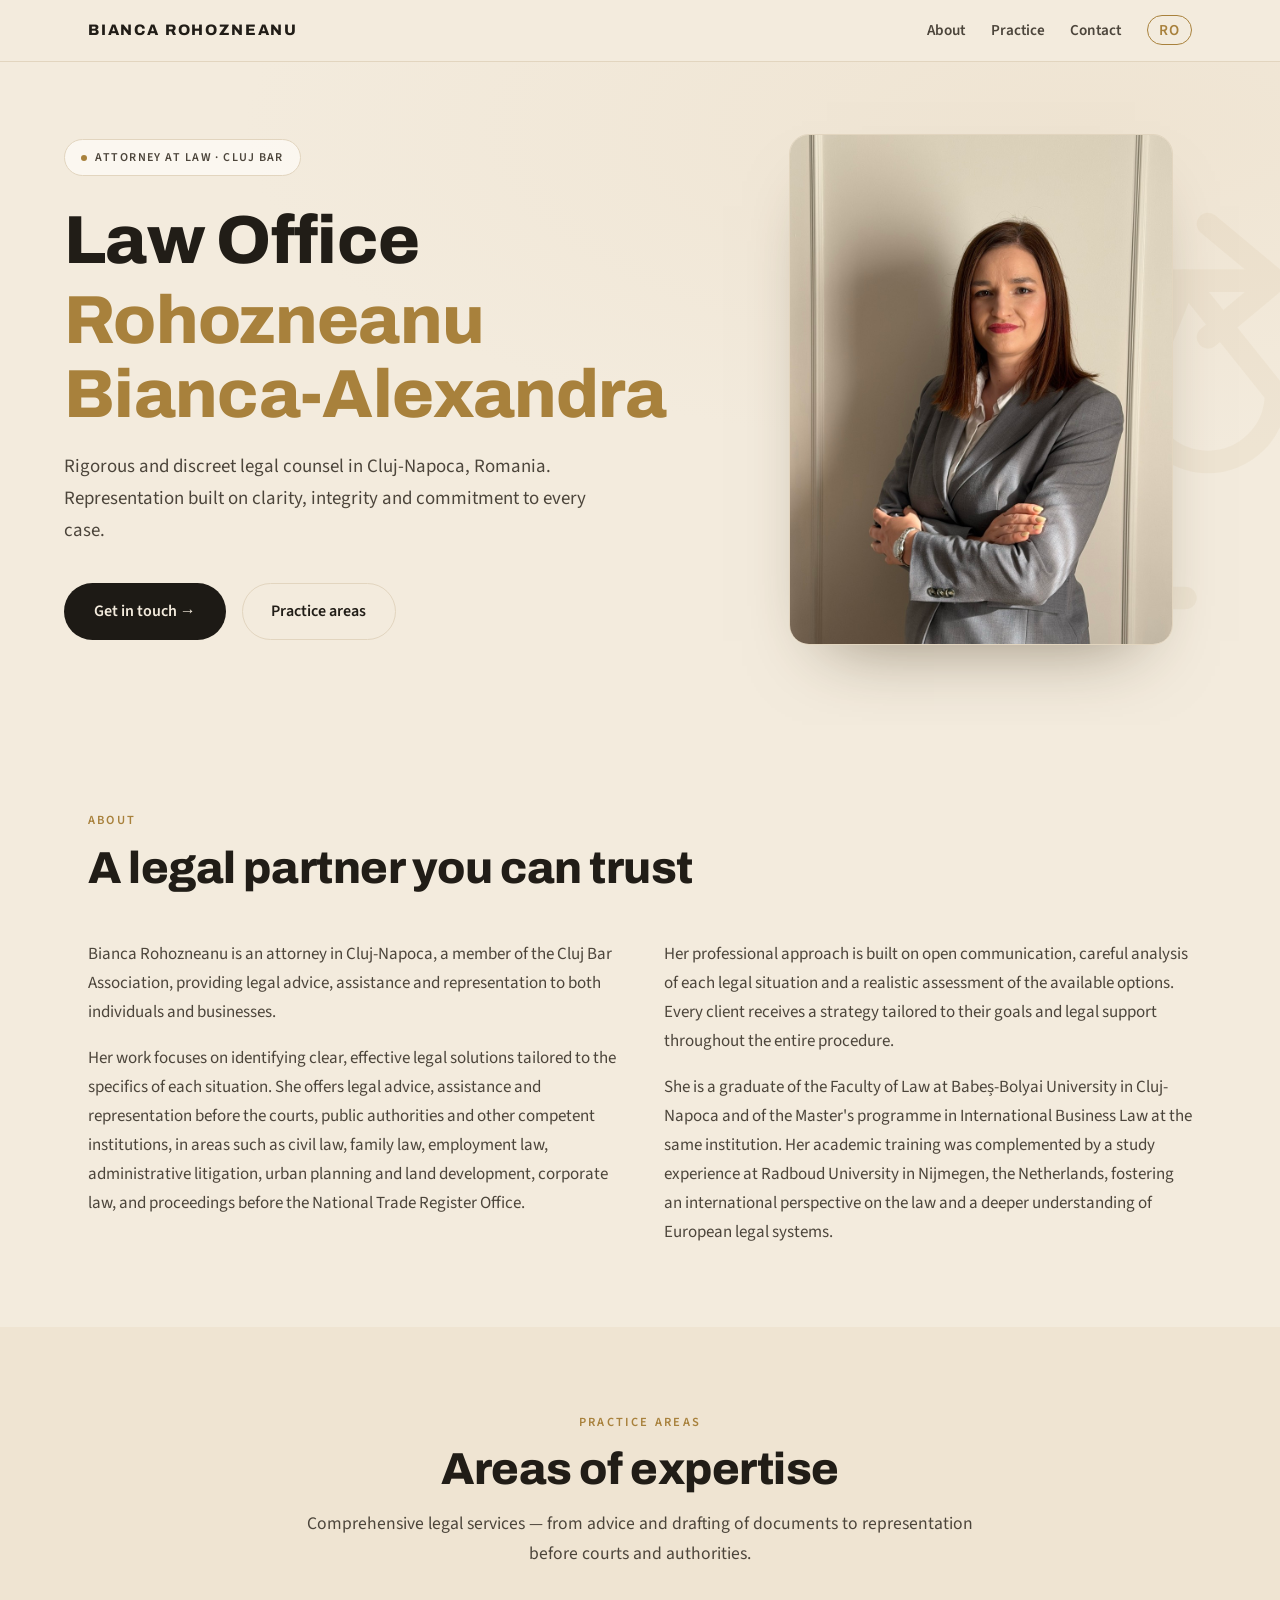
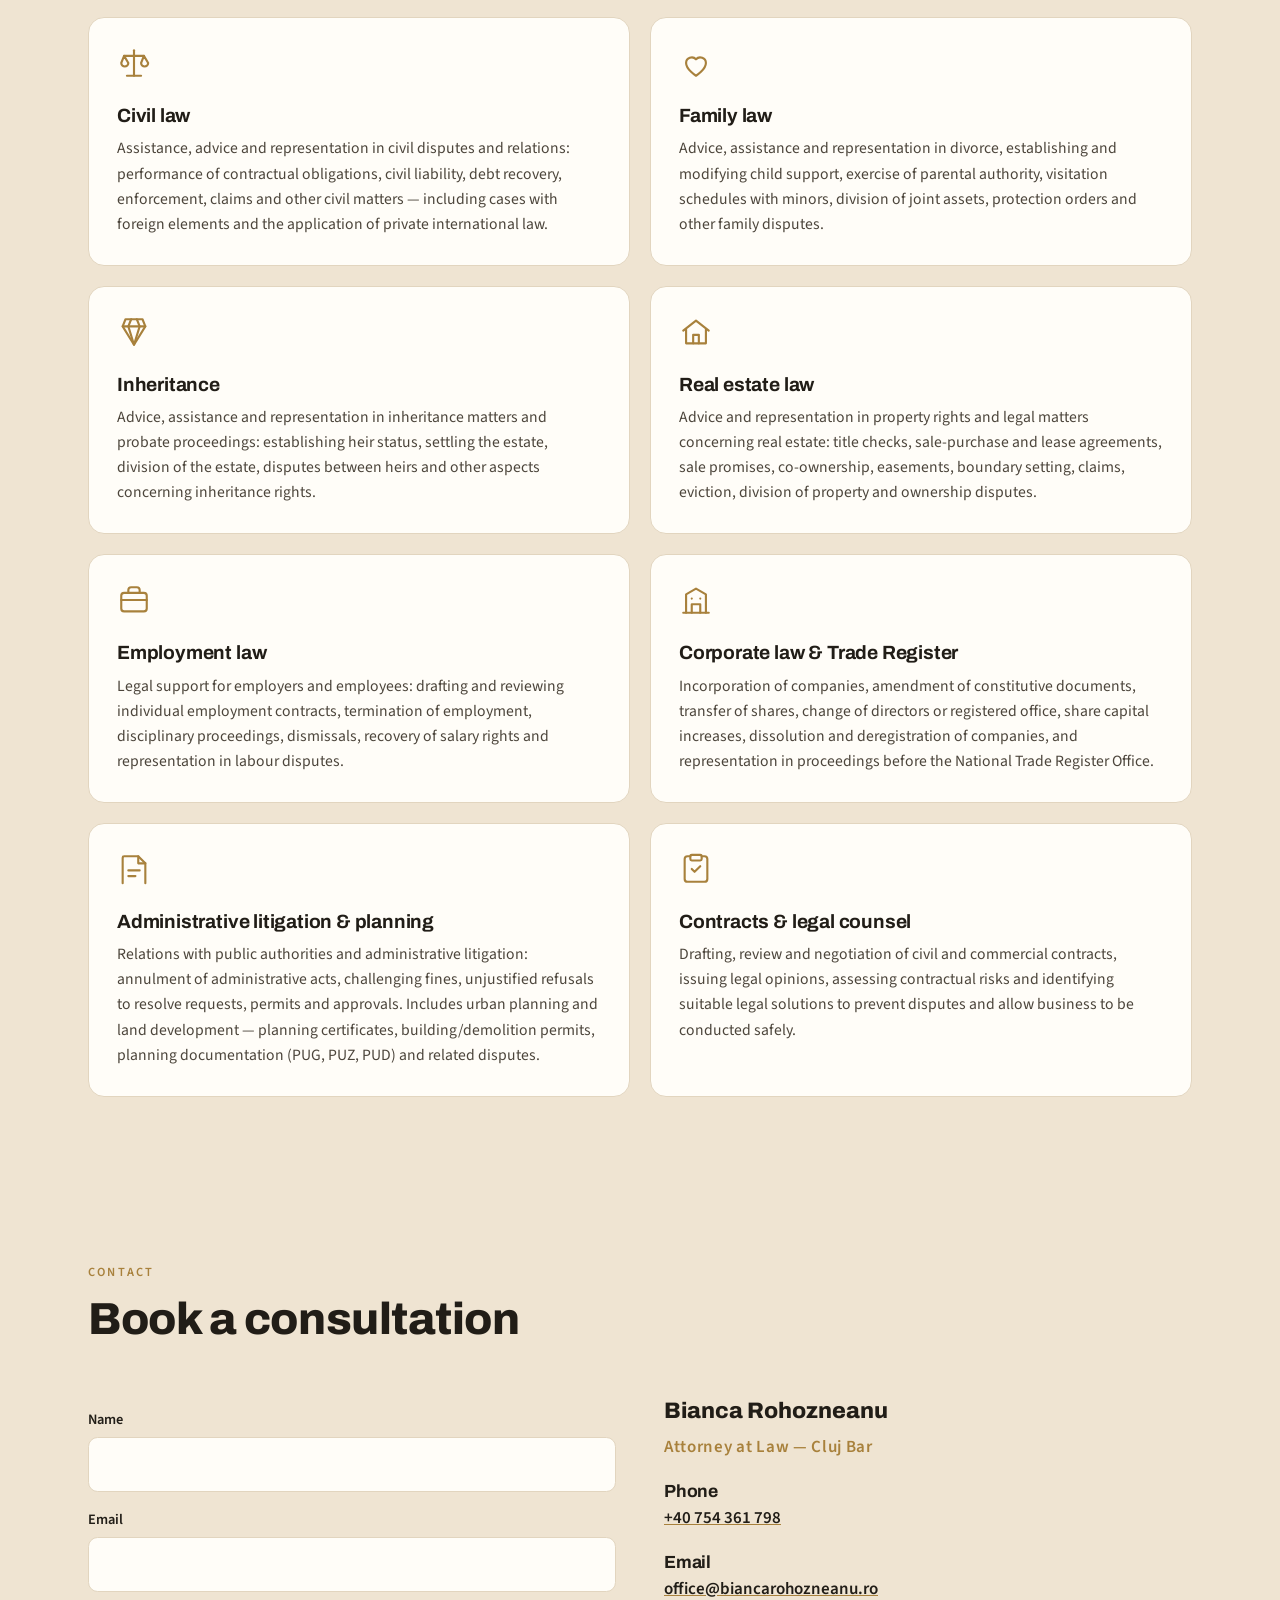
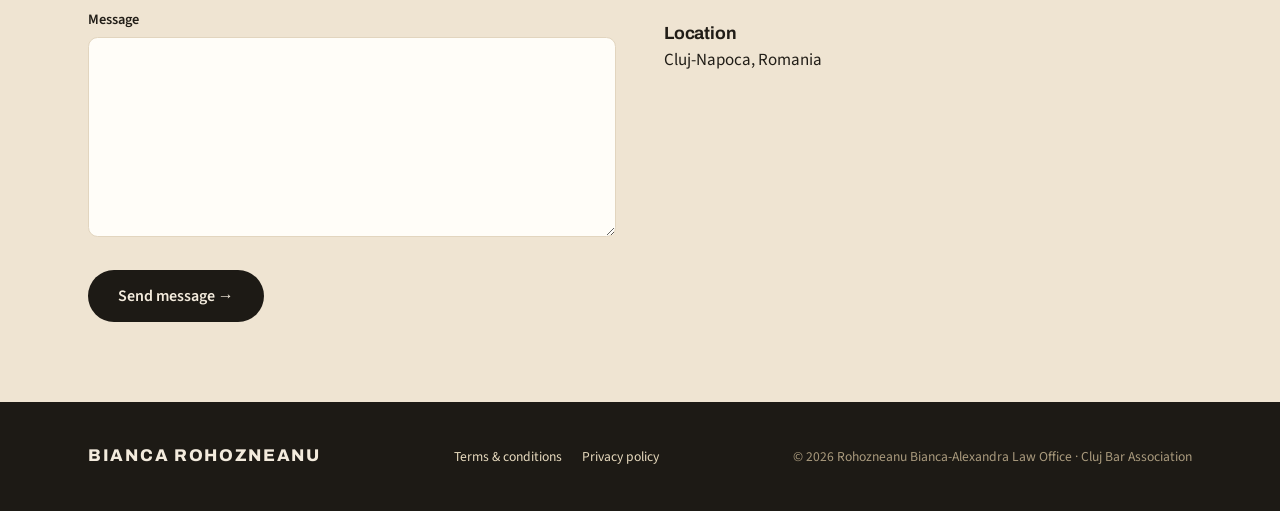
==== commit 59071f54: "content: switch displayed email to office@biancarohozneanu.ro Co-Authored-By: Claude Fable 5 <norepl" ====
--- a/en/index.html
+++ b/en/index.html
@@ -144,7 +144,7 @@
           <h3>Phone</h3>
           <p><a href="tel:+40754361798">+40 754 361 798</a></p>
           <h3>Email</h3>
-          <p><a href="mailto:rohozneanu.bianca@yahoo.com">rohozneanu.bianca@yahoo.com</a></p>
+          <p><a href="mailto:office@biancarohozneanu.ro">office@biancarohozneanu.ro</a></p>
           <h3>Location</h3>
           <p>Cluj-Napoca, Romania</p>
         </div>
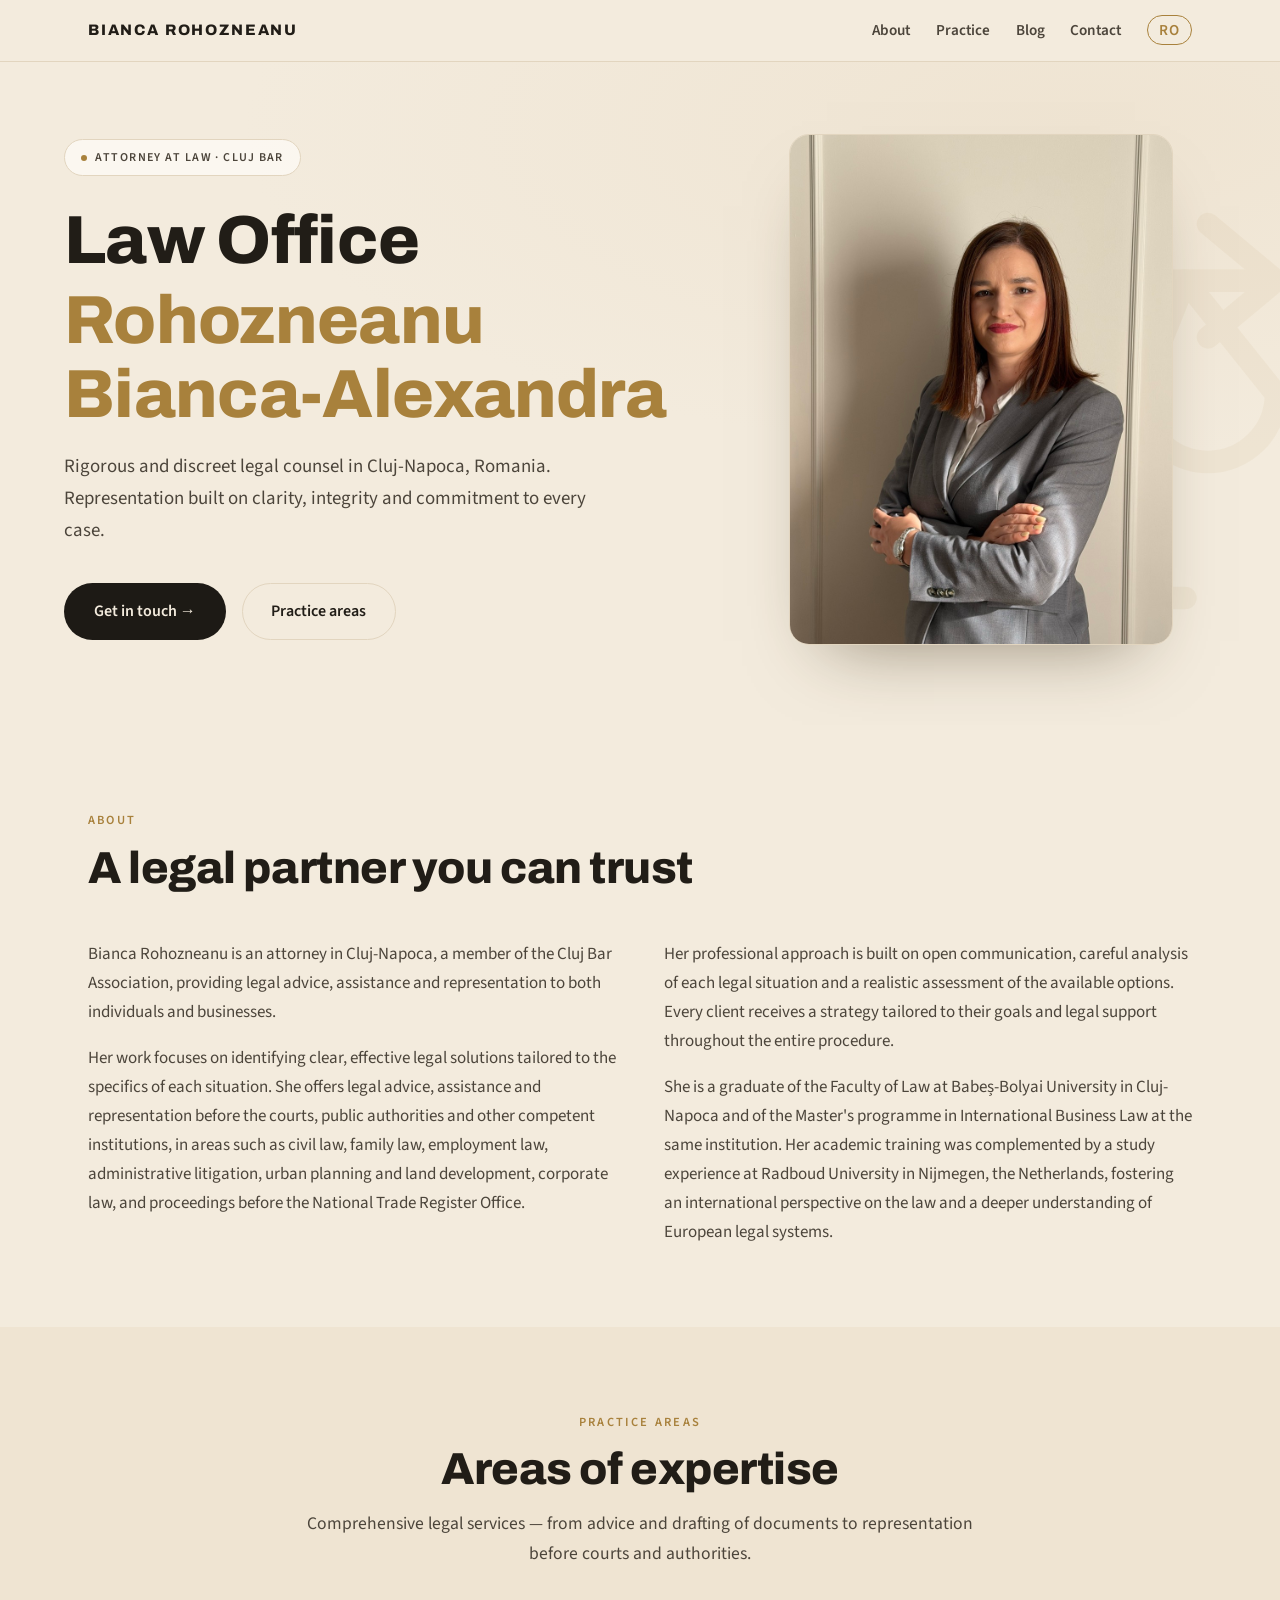
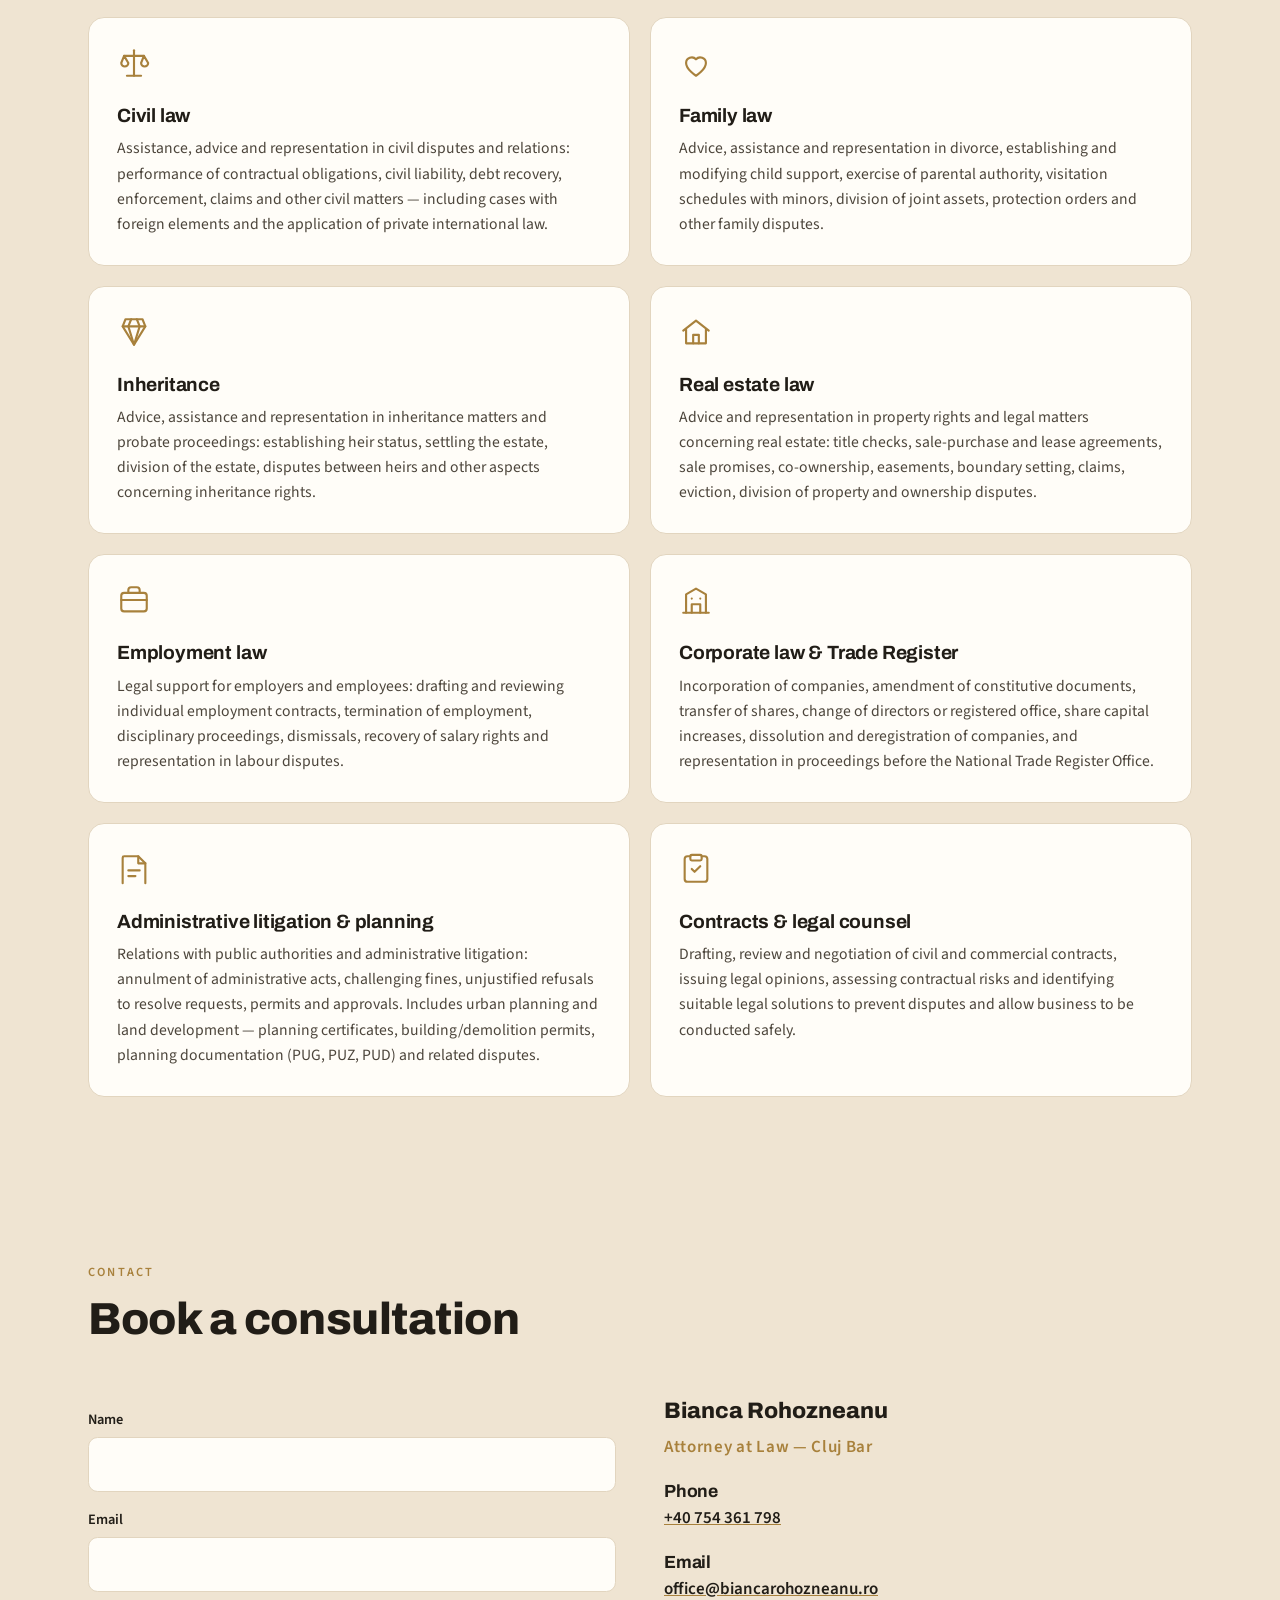
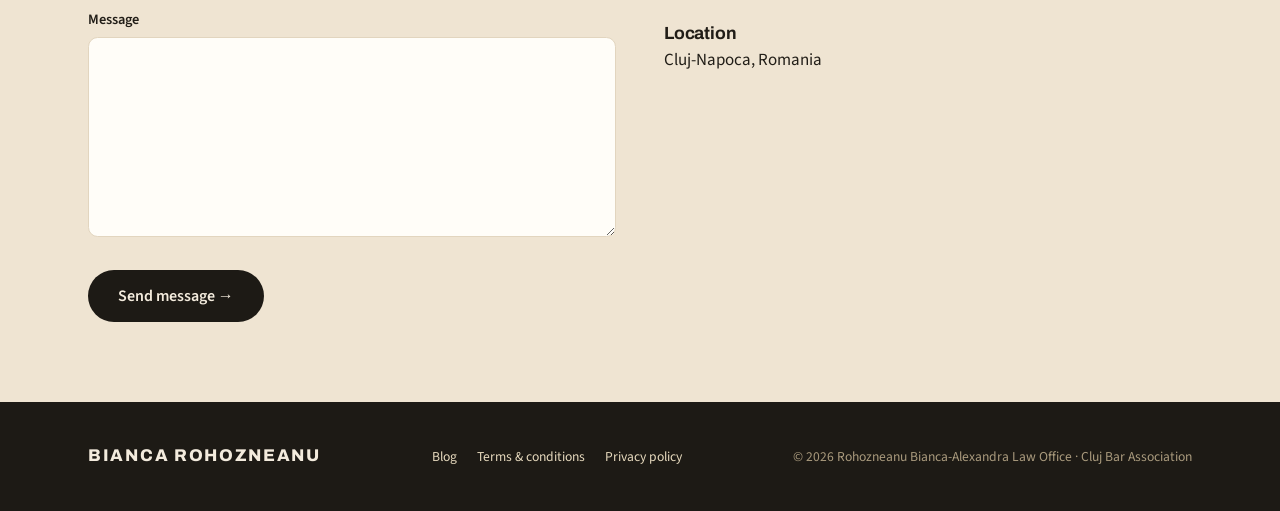
==== commit b03102a5: "feat: link blog from nav, footer and sitemap; document how to add an article Co-Authored-By: Claude " ====
--- a/en/index.html
+++ b/en/index.html
@@ -19,6 +19,7 @@
     <ul class="nav-links">
       <li><a href="#about">About</a></li>
       <li><a href="#practice">Practice</a></li>
+      <li><a href="/en/blog/">Blog</a></li>
       <li><a href="#contact">Contact</a></li>
       <li><a class="lang-switch" href="/" lang="ro" hreflang="ro">RO</a></li>
     </ul>
@@ -127,8 +128,8 @@
         <h2 class="section-title">Book a consultation</h2>
       </div>
       <div class="contact">
-        <form class="contact-form" name="contact" method="POST" action="/en/thank-you.html" data-netlify="true" netlify-honeypot="bot-field">
-          <input type="hidden" name="form-name" value="contact">
+        <form class="contact-form" name="contact-en" method="POST" action="/en/thank-you.html" data-netlify="true" netlify-honeypot="bot-field">
+          <input type="hidden" name="form-name" value="contact-en">
           <p class="hidden"><label>Do not fill in: <input name="bot-field"></label></p>
           <label for="nume">Name</label>
           <input id="nume" name="nume" type="text" required autocomplete="name">
@@ -158,6 +159,7 @@
   <div class="wrap">
     <span class="foot-brand">Bianca Rohozneanu</span>
     <div class="foot-links">
+      <a href="/en/blog/">Blog</a>
       <a href="/en/terms.html">Terms &amp; conditions</a>
       <a href="/en/privacy.html">Privacy policy</a>
     </div>
--- a/css/style.css
+++ b/css/style.css
@@ -344,6 +344,81 @@
 .site-footer .foot-links a { text-decoration: none; font-size: 0.85rem; }
 .site-footer .foot-links a:hover { color: var(--sand); }
 
+/* ---- Blog ---- */
+.nav-links a[aria-current="page"] {
+  color: var(--gold);
+  text-decoration: underline;
+  text-decoration-color: var(--gold);
+  text-underline-offset: 0.35em;
+}
+
+/* Listing */
+.post-list { list-style: none; display: grid; gap: 1.25rem; max-width: 48rem; }
+.post-card {
+  background: var(--ivory);
+  border: 1px solid var(--line);
+  border-radius: 1rem;
+  padding: 1.75rem;
+  transition: transform 0.15s ease, box-shadow 0.2s ease, border-color 0.2s ease;
+}
+.post-card:hover {
+  transform: translateY(-3px);
+  box-shadow: 0 24px 45px -30px rgba(60, 45, 20, 0.5);
+  border-color: var(--gold-light);
+}
+.post-card time {
+  display: block;
+  font-family: var(--sans);
+  font-weight: 600;
+  font-size: 0.78rem;
+  letter-spacing: 0.18em;
+  text-transform: uppercase;
+  color: var(--gold);
+  margin-bottom: 0.5rem;
+}
+.post-card h2 { font-size: 1.35rem; margin-bottom: 0.5rem; }
+.post-card h2 a { text-decoration: none; }
+.post-card h2 a:hover { color: var(--gold); }
+.post-card p { color: var(--ink-soft); line-height: 1.6; }
+
+/* Article */
+.post { max-width: 48rem; margin: 0 auto; padding: 4rem 0; }
+.post .eyebrow { display: block; margin-bottom: 0.75rem; }
+.post h1 { font-size: clamp(1.9rem, 4vw, 2.6rem); margin-bottom: 0.75rem; }
+.post-meta {
+  color: var(--ink-soft);
+  font-size: 0.95rem;
+  margin-bottom: 2.5rem;
+  padding-bottom: 1.5rem;
+  border-bottom: 1px solid var(--line);
+}
+.post-body p { color: var(--ink-soft); font-size: 1.08rem; line-height: 1.7; margin-bottom: 1rem; }
+.post-body h2 { font-size: 1.4rem; margin: 2.25rem 0 0.75rem; }
+.post-body ul { margin: 0 0 1.25rem 1.35rem; color: var(--ink-soft); font-size: 1.08rem; line-height: 1.7; }
+.post-body li { margin-bottom: 0.4rem; }
+.post-body a { color: var(--ink); font-weight: 600; }
+.post-cta {
+  display: flex;
+  flex-wrap: wrap;
+  align-items: center;
+  justify-content: space-between;
+  gap: 1rem;
+  background: var(--sand-2);
+  border: 1px solid var(--line);
+  border-radius: 1rem;
+  padding: 1.75rem;
+  margin-top: 3rem;
+}
+.post-cta p { font-family: var(--display); font-weight: 700; font-size: 1.15rem; }
+.post-disclaimer {
+  margin-top: 2rem;
+  padding-top: 1.25rem;
+  border-top: 1px solid var(--line);
+  color: var(--ink-soft);
+  font-size: 0.9rem;
+}
+.post .back { display: inline-block; margin-top: 2rem; }
+
 /* ---- Responsive ---- */
 @media (max-width: 60rem) {
   .hero-grid { grid-template-columns: 1fr; gap: 2.5rem; padding: 3.5rem 0 4rem; }
